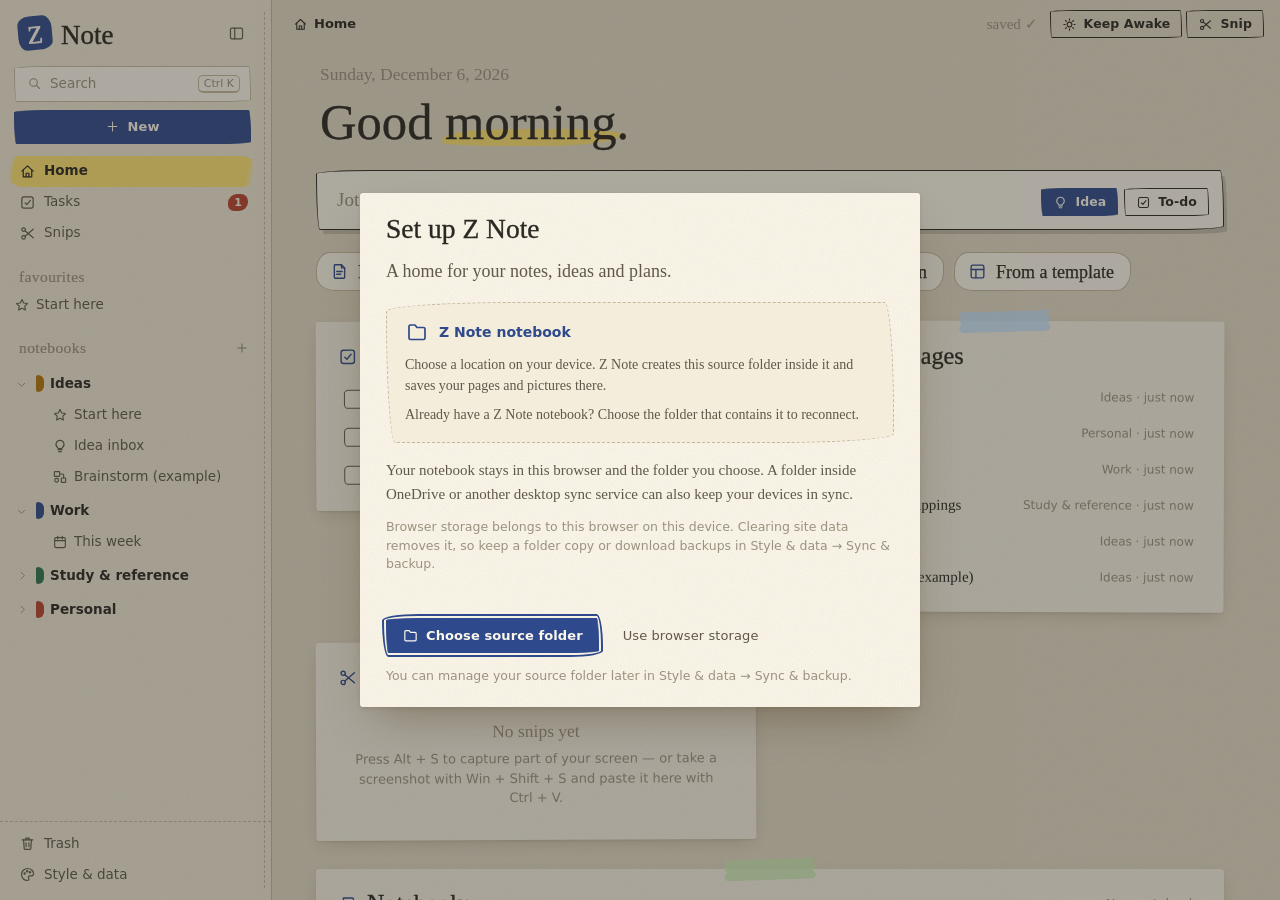
==== Z Note.html @ 99bd5595 "Publish Z Note with first-run folder setup and Keep Awake" ====
<!doctype html>
<html lang="en" data-paper="cream" data-pattern="dots" data-ink="blue" data-head="hand" data-body="serif" data-size="m" data-width="normal">
<head>
<meta charset="utf-8">
<title>Z Note</title>
<meta name="viewport" content="width=device-width, initial-scale=1">
<link rel="icon" href="app/img/icon.png">
<script>
  // Apply the saved style before first paint so the page never flashes the wrong paper.
  try {
    var zs = JSON.parse(localStorage.getItem('zn.style') || '{}');
    for (var zk in zs) document.documentElement.setAttribute('data-' + zk, zs[zk]);
  } catch (e) {}
</script>
<link rel="stylesheet" href="app/css/theme.css">
<link rel="stylesheet" href="app/css/shell.css">
<link rel="stylesheet" href="app/css/note.css">
<link rel="stylesheet" href="app/css/todo.css">
<link rel="stylesheet" href="app/css/board.css">
<link rel="stylesheet" href="app/css/snip.css">
</head>
<body>
<svg width="0" height="0" style="position:absolute" aria-hidden="true" focusable="false">
  <defs>
    <filter id="zn-rough" x="-4%" y="-4%" width="108%" height="108%">
      <feTurbulence type="fractalNoise" baseFrequency="0.03" numOctaves="2" seed="4" result="n"/>
      <feDisplacementMap in="SourceGraphic" in2="n" scale="2.4" xChannelSelector="R" yChannelSelector="G"/>
    </filter>
  </defs>
</svg>

<div id="app">
  <aside id="sidebar" aria-label="Notebooks"></aside>
  <main id="main">
    <header id="topbar"></header>
    <div id="view"></div>
  </main>
</div>
<div id="layer"></div>

<script src="app/js/util.js"></script>
<script src="app/js/icons.js"></script>
<script src="app/js/db.js"></script>
<script src="app/js/store.js"></script>
<script src="app/js/ui.js"></script>
<script src="app/js/awake.js"></script>
<script src="app/js/templates.js"></script>
<script src="app/js/shell.js"></script>
<script src="app/js/home.js"></script>
<script src="app/js/note.js"></script>
<script src="app/js/todo.js"></script>
<script src="app/js/board.js"></script>
<script src="app/js/snip.js"></script>
<script src="app/js/search.js"></script>
<script src="app/js/settings.js"></script>
<script src="app/js/sync.js"></script>
<script src="app/js/setup.js"></script>
<script src="app/js/main.js"></script>
</body>
</html>
---- app/css/theme.css ----
/* ==========================================================
   Z Note · paper & ink
   Design tokens, paper themes, and the small shared pieces
   (buttons, inputs, chips) every screen is built from.
   ========================================================== */

:root {
  /* type */
  --font-hand: "Ink Free", "Segoe Print", "Bradley Hand ITC", cursive;
  --font-marker: "Segoe Print", "Ink Free", cursive;
  --font-serif: "Sitka Text", Cambria, Georgia, "Myanmar Text", serif;
  --font-sans: "Segoe UI Variable Text", "Segoe UI", system-ui, "Myanmar Text", sans-serif;
  --font-mono: "Cascadia Code", "Cascadia Mono", Consolas, monospace;
  --font-head: var(--font-hand);
  --font-body: var(--font-serif);
  --head-stroke: .35px;
  --head-scale: 1.1;
  --fs: 16.5px;
  --lh: 28px;
  --sheet-w: 860px;

  /* paper: cream (default) */
  --desk: #E7DFCC;
  --paper: #FCF8EC;
  --paper-2: #F4EDDB;
  --paper-3: #EBE2CC;
  --ink: #2A2823;
  --ink-2: #5F584B;
  --ink-3: #9B9280;
  --rule: #DDD3BC;
  --rule-2: #C4B89D;
  --dot: #CFC4A9;
  --margin-line: rgba(184, 67, 45, .32);

  /* ink colours */
  --accent-l: #2E4A8C;
  --accent-d: #9DB7FF;
  --accent: var(--accent-l);
  --accent-soft: color-mix(in srgb, var(--accent) 12%, transparent);
  --on-accent: var(--paper);
  --blue: #2E4A8C;
  --red: #B8432D;
  --green: #2F7350;
  --amber: #B5760F;
  --violet: #62479A;
  --teal: #25747B;

  /* highlighter */
  --hl: #FFE372;
  --hl-pink: #FFC7D3;
  --hl-green: #CBEDB4;
  --hl-blue: #C2E2FF;

  /* sticky notes (their ink stays dark on every paper) */
  --st-yellow: #FFE98F;
  --st-pink: #FFCBD6;
  --st-blue: #C3E0F7;
  --st-green: #CDEABB;
  --st-orange: #FFD5A6;
  --st-purple: #DFCFF5;
  --st-paper: #FFFDF6;
  --st-grey: #E5E0D4;
  --st-ink: #2A2823;

  --shadow-1: 0 1px 2px rgba(70, 52, 20, .12);
  --shadow-2: 0 1px 2px rgba(70, 52, 20, .10), 0 6px 18px -6px rgba(70, 52, 20, .24);
  --shadow-3: 0 2px 4px rgba(70, 52, 20, .12), 0 20px 44px -14px rgba(70, 52, 20, .40);
  --sketch-r: 255px 18px 225px 18px / 18px 225px 18px 255px;
  --sketch-r2: 18px 225px 18px 255px / 255px 18px 225px 18px;

  --grain: url("data:image/svg+xml,%3Csvg xmlns='http://www.w3.org/2000/svg' width='180' height='180'%3E%3Cfilter id='n'%3E%3CfeTurbulence type='fractalNoise' baseFrequency='.85' numOctaves='2' stitchTiles='stitch'/%3E%3CfeColorMatrix values='0 0 0 0 .32 0 0 0 0 .25 0 0 0 0 .12 0 0 0 .11 0'/%3E%3C/filter%3E%3Crect width='100%25' height='100%25' filter='url(%23n)'/%3E%3C/svg%3E");

  --pattern: none;
  --pattern-size: auto;
  --pattern-pos: 0 0;
  color-scheme: light;
}

/* ---------- paper themes ---------- */
html[data-paper="white"] {
  --desk: #ECEBE7; --paper: #FFFFFF; --paper-2: #F6F5F1; --paper-3: #ECEAE4;
  --ink: #24231F; --ink-2: #5B5850; --ink-3: #9A968C;
  --rule: #E3E0D8; --rule-2: #C9C5BA; --dot: #D3D0C7;
}
html[data-paper="kraft"] {
  --desk: #C6AB7F; --paper: #EAD7B2; --paper-2: #DFC99F; --paper-3: #D3BC8E;
  --ink: #2B2115; --ink-2: #594932; --ink-3: #8A785A;
  --rule: #CFB789; --rule-2: #B19868; --dot: #BEA574;
  --hl: #FFD94F;
}
html[data-paper="night"] {
  --desk: #141311; --paper: #211F1C; --paper-2: #1A1917; --paper-3: #2E2B26;
  --ink: #ECE5D4; --ink-2: #B9B09D; --ink-3: #7F7868;
  --rule: #38352E; --rule-2: #4C483F; --dot: #403C35;
  --margin-line: rgba(255, 148, 130, .28);
  --accent: var(--accent-d);
  --blue: #9DB7FF; --red: #FF9482; --green: #8FD3A8; --amber: #F0B95A; --violet: #C3A8FF; --teal: #7FD1D8;
  --hl: rgba(240, 190, 80, .34); --hl-pink: rgba(255, 140, 170, .30); --hl-green: rgba(140, 220, 130, .26); --hl-blue: rgba(120, 180, 255, .30);
  --st-yellow: #E8D06C; --st-pink: #E9A9B8; --st-blue: #A4C6E2; --st-green: #AFD19A; --st-orange: #E9B982; --st-purple: #C4B0E0; --st-paper: #E9E4D6; --st-grey: #BDB8AC;
  --shadow-1: 0 1px 2px rgba(0, 0, 0, .5);
  --shadow-2: 0 1px 2px rgba(0, 0, 0, .5), 0 8px 22px -6px rgba(0, 0, 0, .6);
  --shadow-3: 0 2px 4px rgba(0, 0, 0, .5), 0 22px 48px -14px rgba(0, 0, 0, .8);
  --grain: url("data:image/svg+xml,%3Csvg xmlns='http://www.w3.org/2000/svg' width='180' height='180'%3E%3Cfilter id='n'%3E%3CfeTurbulence type='fractalNoise' baseFrequency='.85' numOctaves='2' stitchTiles='stitch'/%3E%3CfeColorMatrix values='0 0 0 0 .95 0 0 0 0 .9 0 0 0 0 .78 0 0 0 .055 0'/%3E%3C/filter%3E%3Crect width='100%25' height='100%25' filter='url(%23n)'/%3E%3C/svg%3E");
  color-scheme: dark;
}

/* ---------- ink (accent) ---------- */
html[data-ink="blue"]   { --accent-l: #2E4A8C; --accent-d: #9DB7FF; }
html[data-ink="black"]  { --accent-l: #2A2823; --accent-d: #ECE5D4; }
html[data-ink="red"]    { --accent-l: #AE3B26; --accent-d: #FF9482; }
html[data-ink="green"]  { --accent-l: #2B6B49; --accent-d: #8FD3A8; }
html[data-ink="violet"] { --accent-l: #5B418F; --accent-d: #C3A8FF; }
html[data-ink="teal"]   { --accent-l: #1F6A71; --accent-d: #7FD1D8; }

/* ---------- lettering ---------- */
html[data-head="hand"]   { --font-head: var(--font-hand); --head-stroke: .35px; --head-scale: 1.1; }
html[data-head="marker"] { --font-head: var(--font-marker); --head-stroke: 0px; --head-scale: .96; }
html[data-head="serif"]  { --font-head: "Sitka Heading", "Sitka Text", Cambria, Georgia, serif; --head-stroke: 0px; --head-scale: 1; --head-weight: 700; }
html[data-head="sans"]   { --font-head: "Segoe UI Variable Display", "Segoe UI", sans-serif; --head-stroke: 0px; --head-scale: .96; --head-weight: 650; }
html[data-body="serif"]  { --font-body: var(--font-serif); }
html[data-body="sans"]   { --font-body: var(--font-sans); }
html[data-body="mono"]   { --font-body: var(--font-mono); }
html[data-body="hand"]   { --font-body: var(--font-hand); }
html[data-size="s"] { --fs: 15px; --lh: 26px; }
html[data-size="m"] { --fs: 16.5px; --lh: 28px; }
html[data-size="l"] { --fs: 18.5px; --lh: 32px; }
html[data-body="hand"][data-size="s"] { --fs: 17px; }
html[data-body="hand"][data-size="m"] { --fs: 19px; }
html[data-body="hand"][data-size="l"] { --fs: 21.5px; }
html[data-width="narrow"] { --sheet-w: 720px; }
html[data-width="normal"] { --sheet-w: 860px; }
html[data-width="wide"]   { --sheet-w: 1120px; }

/* ---------- page patterns (pages only; --pat-y lines the pattern up with the first line of writing) ---------- */
html[data-pattern="dots"] .sheet.page {
  --pattern: radial-gradient(circle at 1.5px 1.5px, var(--dot) 1.1px, transparent 1.6px);
  --pattern-size: var(--lh) var(--lh);
  --pattern-pos: 4px calc(var(--pat-y, 0px) - 6px);
}
html[data-pattern="lines"] .sheet.page {
  --pattern: linear-gradient(to bottom, transparent calc(100% - 1px), var(--rule) calc(100% - 1px)),
             linear-gradient(to right, transparent 61px, var(--margin-line) 61px, var(--margin-line) 62.5px, transparent 62.5px);
  --pattern-size: 100% var(--lh), 100% 100%;
  --pattern-pos: 0 calc(var(--pat-y, 0px) - 4px), 0 0;
}
html[data-pattern="grid"] .sheet.page {
  --pattern: linear-gradient(to right, var(--rule) 1px, transparent 1px),
             linear-gradient(to bottom, var(--rule) 1px, transparent 1px);
  --pattern-size: var(--lh) var(--lh);
  --pattern-pos: 6px calc(var(--pat-y, 0px) - 4px);
}

/* ---------- base ---------- */
*, *::before, *::after { box-sizing: border-box; }
html, body { height: 100%; }
body {
  margin: 0;
  font: 400 14px/1.45 var(--font-sans);
  color: var(--ink);
  background-color: var(--desk);
  background-image: var(--grain);
  -webkit-font-smoothing: antialiased;
  overflow: hidden;
}
button, input, select, textarea { font: inherit; color: inherit; }
button { cursor: pointer; }
a { color: var(--accent); text-underline-offset: 3px; }
h1, h2, h3, p { margin: 0; }
::selection { background: color-mix(in srgb, var(--accent) 26%, transparent); }
:focus-visible { outline: 2px solid var(--accent); outline-offset: 2px; border-radius: 4px; }
[contenteditable]:focus, [contenteditable]:focus-visible { outline: none; }
::-webkit-scrollbar { width: 12px; height: 12px; }
::-webkit-scrollbar-thumb { background: var(--rule-2); border: 3.5px solid transparent; background-clip: content-box; border-radius: 10px; }
::-webkit-scrollbar-thumb:hover { background-color: var(--ink-3); }
::-webkit-scrollbar-track, ::-webkit-scrollbar-corner { background: transparent; }
.ic { flex: none; display: block; }
.emoji { font-family: "Segoe UI Emoji", sans-serif; line-height: 1; display: inline-block; }
.hand { font-family: var(--font-hand); }
.muted { color: var(--ink-3); }
[hidden] { display: none !important; }

/* a sheet of paper */
.sheet {
  position: relative;
  z-index: 0;
  background-color: var(--paper);
  background-image: var(--pattern);
  background-size: var(--pattern-size);
  background-position: var(--pattern-pos);
  border-radius: 3px;
  box-shadow: var(--shadow-2);
}
.sheet::before {
  content: ""; position: absolute; inset: 0; z-index: -1; border-radius: inherit;
  background-image: var(--grain); pointer-events: none;
}

/* ---------- buttons ---------- */
.btn {
  display: inline-flex; align-items: center; justify-content: center; gap: 7px;
  font: 600 13px/1 var(--font-sans); letter-spacing: .1px;
  color: var(--ink); background: transparent;
  border: 1.5px solid var(--ink); border-radius: var(--sketch-r);
  padding: 8px 15px; min-height: 34px; white-space: nowrap;
  transition: transform .12s ease, box-shadow .12s ease, background-color .12s ease;
}
.btn:hover { background: var(--paper-3); transform: translate(-1px, -1px); box-shadow: 2px 2px 0 var(--ink); }
.btn:active { transform: none; box-shadow: none; }
.btn.primary { background: var(--accent); border-color: var(--accent); color: var(--on-accent); }
.btn.primary:hover { background: var(--accent); box-shadow: 2px 2px 0 var(--ink); }
.btn.quiet { border-color: transparent; color: var(--ink-2); font-weight: 500; }
.btn.quiet:hover { box-shadow: none; transform: none; color: var(--ink); }
.btn.danger { border-color: var(--red); color: var(--red); }
.btn.danger:hover { box-shadow: 2px 2px 0 var(--red); }
.btn.sm { min-height: 28px; padding: 5px 11px; font-size: 12.5px; }
.btn:disabled { opacity: .45; pointer-events: none; }

.ibtn {
  width: 30px; height: 30px; flex: none;
  display: inline-grid; place-items: center;
  border: 0; background: transparent; color: var(--ink-2);
  border-radius: 9px 7px 9px 6px / 7px 9px 6px 9px;
  transition: background-color .1s ease, color .1s ease;
}
.ibtn:hover { background: var(--paper-3); color: var(--ink); }
.ibtn.on { background: var(--hl); color: var(--st-ink); }
html[data-paper="night"] .ibtn.on { color: var(--ink); }
.ibtn.sm { width: 24px; height: 24px; border-radius: 7px; }
.ibtn:disabled { opacity: .35; pointer-events: none; }

/* ---------- inputs ---------- */
.input, .select {
  width: 100%; padding: 8px 11px; min-height: 34px;
  background: var(--paper); color: var(--ink);
  border: 1.5px solid var(--rule-2); border-radius: 9px 7px 9px 6px / 7px 9px 6px 9px;
  transition: border-color .12s ease;
}
.input:focus, .select:focus { outline: none; border-color: var(--accent); }
.input::placeholder { color: var(--ink-3); }

kbd {
  font: 500 11px/1 var(--font-sans); color: var(--ink-3);
  border: 1px solid var(--rule-2); border-bottom-width: 2px; border-radius: 5px;
  padding: 2px 5px; background: var(--paper); white-space: nowrap;
}

/* hand-drawn checkbox */
.chk {
  width: 19px; height: 19px; flex: none; padding: 0; position: relative;
  border: 1.6px solid var(--ink-2); background: var(--paper);
  border-radius: 5px 4px 6px 3px / 4px 6px 3px 5px;
  transition: border-color .12s ease, background-color .12s ease;
}
.chk:hover { border-color: var(--accent); background: var(--accent-soft); }
.chk svg { position: absolute; left: -2px; top: -7px; width: 27px; height: 27px; overflow: visible; pointer-events: none; }
.chk svg path {
  fill: none; stroke: var(--accent); stroke-width: 2.6; stroke-linecap: round; stroke-linejoin: round;
  stroke-dasharray: 34; stroke-dashoffset: 34; transition: stroke-dashoffset .22s ease-out;
}
.chk.on { border-color: var(--ink-3); }
.chk.on svg path { stroke-dashoffset: 0; }

/* little paper labels */
.chip {
  display: inline-flex; align-items: center; gap: 5px;
  font: 500 12px/1 var(--font-sans); color: var(--ink-2);
  padding: 4px 9px; border: 1px solid var(--rule-2); background: var(--paper);
  border-radius: 10px 8px 11px 7px / 8px 11px 7px 10px; white-space: nowrap;
}
button.chip:hover { border-color: var(--ink-2); color: var(--ink); }
.chip.overdue { color: var(--red); border-color: color-mix(in srgb, var(--red) 55%, transparent); }
.chip.today { color: var(--accent); border-color: color-mix(in srgb, var(--accent) 55%, transparent); }
.chip.ghost { border-style: dashed; color: var(--ink-3); background: transparent; }

.section-label {
  font: 400 15.5px/1 var(--font-hand); color: var(--ink-3); letter-spacing: .4px;
  -webkit-text-stroke: .2px currentColor;
}

/* highlighter stroke used for "you are here" marks */
.marked {
  background: linear-gradient(100deg, transparent 0.5%, var(--hl) 2.6%, var(--hl) 96.5%, transparent 99.5%);
  border-radius: 7px 14px 9px 16px / 12px 8px 14px 7px;
}

.empty {
  text-align: center; color: var(--ink-3); padding: 34px 16px;
  font: 400 19px/1.4 var(--font-hand);
}
.empty small { display: block; font: 400 13px/1.5 var(--font-sans); margin-top: 6px; }

@media (prefers-reduced-motion: reduce) {
  *, *::before, *::after { transition-duration: 0s !important; animation-duration: 0s !important; }
}
---- app/css/shell.css ----
/* Z Note · app frame: sidebar, top bar, floating layers, home, lists */

#app {
  display: grid; grid-template-columns: 272px minmax(0, 1fr);
  height: 100vh; transition: grid-template-columns .18s ease;
}
#app.side-off { grid-template-columns: 0 minmax(0, 1fr); }
#main { display: flex; flex-direction: column; min-width: 0; min-height: 0; position: relative; }
#view { flex: 1; min-height: 0; overflow: auto; position: relative; scrollbar-gutter: stable; }
#view.fill { overflow: hidden; scrollbar-gutter: auto; }

/* ---------- sidebar ---------- */
#sidebar {
  position: relative; display: flex; flex-direction: column; min-width: 0; overflow: hidden;
  background-color: var(--paper-2); background-image: var(--grain);
  border-right: 1px solid var(--rule-2);
}
#sidebar::after { /* stitched binding */
  content: ""; position: absolute; top: 12px; bottom: 12px; right: 6px;
  border-right: 1.5px dashed var(--rule-2); pointer-events: none;
}
#app.side-off #sidebar { visibility: hidden; border: 0; }

.brand { display: flex; align-items: center; gap: 9px; padding: 16px 20px 6px 18px; }
.brand-mark {
  width: 34px; height: 34px; flex: none; display: grid; place-items: center;
  font: 400 25px/1 var(--font-hand); color: var(--on-accent); background: var(--accent);
  border-radius: 12px 9px 13px 8px / 9px 13px 8px 12px; transform: rotate(-5deg);
  -webkit-text-stroke: .7px currentColor; padding-top: 2px;
}
.brand-name { font: 400 27px/1 var(--font-hand); -webkit-text-stroke: .45px currentColor; margin-top: 4px; }
.brand .ibtn { margin-left: auto; }

.side-search {
  margin: 10px 20px 8px 14px; display: flex; align-items: center; gap: 8px;
  padding: 7px 10px 7px 12px; min-height: 34px;
  border: 1.5px solid var(--rule-2); border-radius: var(--sketch-r);
  background: var(--paper); color: var(--ink-3); text-align: left; font-size: 13.5px;
  transition: border-color .12s ease;
}
.side-search:hover { border-color: var(--ink-2); color: var(--ink-2); }
.side-search span { flex: 1; }
.side-new { padding: 0 20px 8px 14px; }
.side-new .btn { width: 100%; }
.side-nav { padding: 4px 18px 2px 10px; }
.side-scroll { flex: 1; min-height: 0; overflow-y: auto; padding: 2px 6px 16px 10px; margin-right: 10px; }
.side-foot { padding: 6px 18px 10px 10px; margin-top: 2px; border-top: 1.5px dashed var(--rule-2); }
.side-section { display: flex; align-items: center; padding: 16px 2px 5px 9px; }
.side-section .section-label { flex: 1; }
.side-section .ibtn { opacity: .7; }
.side-section .ibtn:hover { opacity: 1; }

.row {
  display: flex; align-items: center; gap: 8px; width: 100%; height: 31px;
  padding: 0 5px 0 8px; border: 0; background: transparent; text-align: left;
  color: var(--ink-2); font-size: 13.5px; position: relative; user-select: none; cursor: pointer;
  border-radius: 8px 12px 9px 13px / 12px 8px 13px 9px;
}
.row:hover { background: var(--paper-3); color: var(--ink); }
.row.active {
  color: var(--ink); font-weight: 600;
  background: linear-gradient(100deg, transparent .5%, var(--hl) 2.6%, var(--hl) 96.5%, transparent 99.5%);
}
html:not([data-paper="night"]) .row.active { color: var(--st-ink); }
.row-title { flex: 1; min-width: 0; overflow: hidden; text-overflow: ellipsis; white-space: nowrap; }
.row .badge {
  font: 700 11px/1 var(--font-sans); color: var(--paper); background: var(--red);
  padding: 3px 6px 3px; border-radius: 9px 7px 9px 6px; min-width: 19px; text-align: center;
}
.row-icon { width: 18px; display: grid; place-items: center; flex: none; }

.tree-row { padding-left: calc(3px + var(--depth, 0) * 15px); gap: 5px; }
.tree-row.nb { font-weight: 600; color: var(--ink); margin-top: 3px; }
.nb-tab { width: 8px; height: 17px; flex: none; background: var(--nb, var(--accent)); border-radius: 2px 6px 6px 2px; margin-right: 1px; }
.twisty {
  width: 18px; height: 22px; flex: none; padding: 0; display: grid; place-items: center;
  border: 0; background: transparent; color: var(--ink-3); border-radius: 5px; transition: transform .12s ease;
}
.twisty.open { transform: rotate(90deg); }
.twisty:hover { color: var(--ink); background: var(--rule); }
.twisty.none { visibility: hidden; }
.row-actions { display: none; gap: 0; flex: none; }
.row:hover .row-actions, .row:focus-within .row-actions { display: flex; }
.row-actions .ibtn:hover { background: var(--rule); }
.tree-row.drop-in { box-shadow: inset 0 0 0 2px var(--accent); background: var(--accent-soft); }
.tree-row.drop-before::before, .tree-row.drop-after::after {
  content: ""; position: absolute; left: calc(8px + var(--depth, 0) * 15px); right: 4px; height: 3px;
  background: var(--accent); border-radius: 3px; pointer-events: none;
}
.tree-row.drop-before::before { top: -2px; }
.tree-row.drop-after::after { bottom: -2px; }
.tree-row.dragging { opacity: .4; }
.tree-empty { padding: 3px 8px 6px calc(30px + var(--depth, 0) * 15px); color: var(--ink-3); font-size: 12.5px; font-style: italic; }

/* ---------- top bar ---------- */
#topbar { height: 48px; flex: none; display: flex; align-items: center; gap: 6px; padding: 0 16px 0 14px; }
.crumbs { display: flex; align-items: center; gap: 1px; min-width: 0; flex: 1; color: var(--ink-3); font-size: 13px; }
.crumb {
  display: inline-flex; align-items: center; gap: 6px; min-width: 0; max-width: 240px;
  border: 0; background: transparent; padding: 5px 7px; border-radius: 7px; color: inherit;
  white-space: nowrap;
}
.crumb > span { overflow: hidden; text-overflow: ellipsis; }
button.crumb:hover { background: var(--paper-3); color: var(--ink); }
.crumb.cur { color: var(--ink); font-weight: 600; }
.crumb-sep { font: 400 16px/1 var(--font-hand); opacity: .6; padding: 0 1px; flex: none; }
.top-right { display: flex; align-items: center; gap: 4px; flex: none; }
.awake-toggle.awake-on { color: var(--on-accent); background: var(--accent); border-color: var(--accent); }
.awake-toggle.awake-paused { color: var(--ink-2); border-style: dashed; }
.awake-toggle:focus-visible { outline: 2px solid var(--accent); outline-offset: 3px; }
@media (max-width: 700px) {
  .top-right .save-state.quiet { display: none; }
  .awake-toggle .awake-label { display: none; }
  .awake-toggle.btn { padding: 5px 7px; }
}
.save-state { font: 400 15px/1 var(--font-hand); color: var(--ink-3); margin-right: 8px; white-space: nowrap; transition: opacity .4s ease; }
.save-state.quiet { opacity: 0; }
.save-state.error { color: var(--red); opacity: 1; }
.ibtn.fav-on { color: var(--amber); }
.ibtn.fav-on svg { fill: currentColor; fill-opacity: .35; }
.banner {
  margin: 0 16px 6px; padding: 8px 14px; background: var(--hl); color: var(--st-ink);
  border-radius: 8px 12px 9px 13px; font-size: 13px; display: flex; gap: 10px; align-items: center;
}
html[data-paper="night"] .banner { color: var(--ink); }
.banner button { margin-left: auto; }

/* ---------- floating layer ---------- */
#layer { position: fixed; inset: 0; pointer-events: none; z-index: 1000; }
#layer > * { pointer-events: auto; }

.menu, .pop {
  position: fixed; z-index: 20; min-width: 196px; max-width: 340px; max-height: min(72vh, 560px); overflow: auto;
  padding: 6px; background-color: var(--paper); background-image: var(--grain);
  border: 1.5px solid var(--ink); border-radius: 10px 14px 11px 15px / 14px 10px 15px 11px;
  box-shadow: 3px 4px 0 -1px color-mix(in srgb, var(--ink) 20%, transparent), var(--shadow-2);
  animation: pop-in .11s ease-out;
}
@keyframes pop-in { from { opacity: 0; transform: translateY(-3px) scale(.985); } }
@keyframes fade { from { opacity: 0; } }
.menu-item {
  display: flex; align-items: center; gap: 9px; width: 100%; min-height: 31px;
  border: 0; background: transparent; padding: 5px 9px; border-radius: 7px;
  text-align: left; font-size: 13.5px; color: var(--ink);
}
.menu-item:hover, .menu-item:focus-visible, .menu-item.hot { background: var(--paper-3); outline: none; }
.menu-item.danger { color: var(--red); }
.menu-item:disabled { opacity: .4; pointer-events: none; }
.menu-item > .ic { color: var(--ink-2); }
.menu-item.danger > .ic { color: inherit; }
.menu-label { flex: 1; min-width: 0; }
.menu-label small { display: block; color: var(--ink-3); font-size: 11.5px; margin-top: 1px; }
.menu-hint { color: var(--ink-3); font-size: 11.5px; white-space: nowrap; }
.menu-check { color: var(--accent); }
.menu-arrow { color: var(--ink-3); }
.menu-sep { height: 1px; margin: 5px 6px; background: var(--rule); }
.menu-head {
  display: block; font: 400 14.5px/1 var(--font-hand); color: var(--ink-3);
  padding: 8px 9px 5px; -webkit-text-stroke: .2px currentColor;
}
.menu-swatch { width: 16px; height: 16px; flex: none; border-radius: 5px 4px 6px 3px; border: 1px solid rgba(0, 0, 0, .2); }
.menu-blank { width: 16px; flex: none; }
.menu-glyph { width: 16px; flex: none; text-align: center; font-weight: 700; color: var(--ink-2); }
.menu-custom { padding: 0 6px 6px; }
.menu-custom .menu-head { padding-left: 3px; }
.pop { padding: 10px; }
.pop-foot { padding: 6px 2px 0; border-top: 1px solid var(--rule); margin-top: 6px; }
.icon-pop { max-width: none; }
.icon-grid { display: grid; grid-template-columns: repeat(8, 30px); gap: 2px; padding: 0 4px 4px; }

.swatches { display: flex; gap: 6px; flex-wrap: wrap; padding: 2px; }
.swatch {
  width: 22px; height: 22px; flex: none; padding: 0; background: var(--sw);
  border: 1.5px solid color-mix(in srgb, var(--ink) 28%, transparent);
  border-radius: 7px 5px 8px 4px / 5px 8px 4px 7px; transition: transform .1s ease;
}
.swatch:hover { transform: scale(1.14); }
.swatch.on { box-shadow: 0 0 0 2px var(--paper), 0 0 0 3.5px var(--ink); }

.modal-back {
  position: fixed; inset: 0; z-index: 10; display: grid; place-items: center; padding: 24px;
  background: color-mix(in srgb, #2A2823 38%, transparent); animation: fade .12s ease-out;
}
html[data-paper="night"] .modal-back { background: rgba(0, 0, 0, .62); }
.modal {
  width: 460px; max-width: 100%; max-height: calc(100vh - 48px);
  display: flex; flex-direction: column; box-shadow: var(--shadow-3); animation: pop-in .14s ease-out;
}
.modal-head { display: flex; align-items: center; gap: 10px; padding: 20px 16px 2px 26px; }
.modal-title { flex: 1; font: 400 calc(25px * var(--head-scale)) / 1.15 var(--font-head); -webkit-text-stroke: var(--head-stroke) currentColor; }
.modal-body { padding: 12px 26px 8px; overflow: auto; }
.modal-foot { display: flex; justify-content: flex-end; gap: 8px; padding: 14px 26px 22px; }
.modal-text { font: 400 15px/1.55 var(--font-body); color: var(--ink-2); margin-bottom: 12px; }
.setup-dialog .modal-body { padding-bottom: 22px; }
.setup-intro { font-size: 18px; }
.setup-folder { padding: 17px 18px; margin: 16px 0; border: 1.5px dashed var(--rule-2); border-radius: var(--sketch-r); background: var(--paper-2); }
.setup-folder-title { display: flex; gap: 10px; align-items: center; color: var(--accent); margin-bottom: 10px; }
.setup-folder p { font: 400 14px/1.5 var(--font-body); color: var(--ink-2); margin: 8px 0 0; }
.setup-hint, .setup-later { font: 400 12.5px/1.5 var(--font-sans); color: var(--ink-3); }
.setup-status { font: 500 13px/1.5 var(--font-sans); color: var(--ink); min-height: 1.5em; margin: 12px 0; }
.setup-actions { display: flex; flex-wrap: wrap; gap: 8px; margin: 12px 0; }
.setup-later { margin-top: 14px; }

.toasts {
  position: fixed; left: 50%; bottom: 28px; transform: translateX(-50%); z-index: 30;
  display: flex; flex-direction: column; gap: 8px; align-items: center; pointer-events: none !important;
}
.toast {
  pointer-events: auto; display: flex; gap: 14px; align-items: center; max-width: min(540px, 90vw);
  background: var(--ink); color: var(--paper); padding: 10px 16px; font-size: 13.5px;
  border-radius: 12px 16px 13px 17px / 16px 12px 17px 13px; box-shadow: var(--shadow-2);
  animation: toast-in .18s ease-out; transition: opacity .2s ease, transform .2s ease;
}
.toast.error { background: var(--red); color: #fff; }
html[data-paper="night"] .toast.error { color: #201512; }
.toast.out { opacity: 0; transform: translateY(8px); }
.toast-act { border: 0; background: transparent; color: inherit; font-weight: 700; padding: 2px 2px; text-decoration: underline; text-underline-offset: 3px; white-space: nowrap; }
@keyframes toast-in { from { opacity: 0; transform: translateY(10px); } }

.tip {
  position: fixed; z-index: 40; pointer-events: none !important;
  display: flex; align-items: center; gap: 7px; white-space: nowrap;
  background: var(--ink); color: var(--paper); font-size: 12px; padding: 5px 9px;
  border-radius: 7px 9px 7px 10px; animation: fade .1s ease-out;
}
.tip kbd { background: transparent; color: inherit; opacity: .75; border-color: currentColor; border-bottom-width: 1px; }

.drop-line { position: fixed; z-index: 50; height: 3px; background: var(--accent); border-radius: 3px; pointer-events: none !important; }
.dragging { opacity: .35; }
body.is-dragging, body.is-dragging * { cursor: grabbing !important; user-select: none !important; }

.lightbox {
  position: fixed; inset: 0; z-index: 25; display: grid; place-items: center; padding: 40px 40px 86px;
  background: rgba(22, 18, 10, .84); animation: fade .12s ease-out;
}
.lightbox img { max-width: 100%; max-height: 100%; min-height: 0; object-fit: contain; background: #fff; box-shadow: var(--shadow-3); border-radius: 2px; }
.lightbox-bar {
  position: absolute; bottom: 22px; left: 50%; transform: translateX(-50%);
  display: flex; gap: 8px; padding: 8px 10px; background: var(--paper); border-radius: 12px 16px 13px 17px;
}

/* ---------- shared page bits ---------- */
.page-wrap { padding: 6px 28px 90px; }
.page {
  max-width: var(--sheet-w); margin: 0 auto; min-height: calc(100vh - 150px);
  padding: 52px 76px 110px;
}
html[data-width="full"] .page { max-width: none; }
.page-head { position: relative; margin-bottom: var(--lh); }
.page-date { position: absolute; right: -44px; top: -32px; font: 400 15.5px/1 var(--font-hand); color: var(--ink-3); transform: rotate(-1.5deg); }
.page-icon {
  width: 46px; height: 46px; margin: 0 0 8px -8px; display: grid; place-items: center;
  border: 0; background: transparent; border-radius: 12px; color: var(--accent); padding: 0;
}
.page-icon:hover { background: var(--paper-3); }
.page-title {
  font: 400 calc(40px * var(--head-scale)) / 1.15 var(--font-head); color: var(--ink);
  -webkit-text-stroke: var(--head-stroke) currentColor; letter-spacing: .2px;
  word-break: break-word; min-height: 1.15em;
}
.page-title:empty::before { content: attr(data-ph); color: var(--ink-3); -webkit-text-stroke: 0; }
.page-meta { display: flex; flex-wrap: wrap; align-items: center; gap: 6px; margin-top: 10px; min-height: 26px; }
.page-meta .muted { font-size: 12.5px; margin-right: 4px; }
.tag-chip { cursor: default; }
.tag-chip button { border: 0; background: transparent; padding: 0; margin: 0 -3px 0 1px; color: var(--ink-3); display: grid; }
.tag-chip button:hover { color: var(--red); }
.tag-input {
  border: 0; background: transparent; font-size: 12.5px; padding: 4px 4px; width: 92px; color: var(--ink);
  border-bottom: 1.5px dashed transparent;
}
.tag-input:focus { outline: none; border-bottom-color: var(--rule-2); width: 140px; }
.tag-input::placeholder { color: var(--ink-3); }
.title-rule { height: 9px; margin-top: 12px; color: var(--ink); opacity: .75; }
.title-rule svg { display: block; width: 100%; height: 100%; overflow: visible; }

/* ---------- home ---------- */
.home { max-width: 1080px; margin: 0 auto; padding: 8px 44px 90px; }
.home-head { padding: 10px 4px 20px; }
.home-date { font: 400 17.5px/1 var(--font-hand); color: var(--ink-3); }
.home-hello {
  font: 400 calc(46px * var(--head-scale)) / 1.12 var(--font-head); margin-top: 10px;
  -webkit-text-stroke: var(--head-stroke) currentColor;
}
.home-hello em { font-style: normal; position: relative; white-space: nowrap; }
.home-hello em::after {
  content: ""; position: absolute; left: -2%; right: -3%; bottom: .06em; height: .34em; z-index: -1;
  background: var(--hl); border-radius: 30% 60% 40% 70% / 60% 40% 70% 30%; transform: rotate(-.8deg);
}
.capture {
  display: flex; gap: 12px; align-items: flex-end; padding: 13px 14px 13px 20px;
  background-color: var(--paper); border: 1.5px solid var(--ink); border-radius: var(--sketch-r);
  box-shadow: 4px 5px 0 -1px color-mix(in srgb, var(--ink) 18%, transparent);
}
.capture textarea {
  flex: 1; min-width: 0; border: 0; background: transparent; resize: none; outline: none;
  font: 400 17.5px/28px var(--font-body); min-height: 30px; max-height: 196px; padding: 2px 0; color: var(--ink);
}
.capture textarea::placeholder { color: var(--ink-3); font-family: var(--font-hand); font-size: 19px; }
.capture-actions { display: flex; gap: 6px; flex: none; }
.home-start { display: flex; flex-wrap: wrap; gap: 10px; margin: 22px 0 4px; }
.start {
  display: inline-flex; align-items: center; gap: 9px; padding: 9px 16px 9px 13px;
  background: var(--paper); border: 1.5px solid var(--rule-2); color: var(--ink);
  border-radius: 14px 18px 15px 19px / 18px 14px 19px 15px;
  font: 400 18px/1 var(--font-hand); -webkit-text-stroke: .25px currentColor;
  transition: transform .12s ease, border-color .12s ease, box-shadow .12s ease;
}
.start .ic { color: var(--accent); }
.start:hover { border-color: var(--ink); transform: translate(-1px, -2px) rotate(-.6deg); box-shadow: 2px 3px 0 var(--rule-2); }
.home-grid { display: grid; grid-template-columns: repeat(2, minmax(0, 1fr)); gap: 30px 28px; margin-top: 30px; align-items: start; }
@media (max-width: 980px) { .home-grid { grid-template-columns: minmax(0, 1fr); } .home { padding-left: 24px; padding-right: 24px; } }

.card { position: relative; padding: 22px 22px 16px; min-width: 0; }
.card:nth-child(odd) { transform: rotate(-.25deg); }
.card:nth-child(even) { transform: rotate(.22deg); }
.card.wide { grid-column: 1 / -1; transform: none; }
.tape {
  position: absolute; top: -10px; left: 50%; width: 92px; height: 21px; margin-left: -46px;
  background: color-mix(in srgb, var(--tape, var(--hl)) 78%, transparent); transform: rotate(-1.8deg);
  box-shadow: 0 1px 1px rgba(0, 0, 0, .10);
  clip-path: polygon(0 0, 3% 20%, 0 40%, 3% 60%, 0 80%, 3% 100%, 97% 100%, 100% 80%, 97% 60%, 100% 40%, 97% 20%, 100% 0);
}
.card-title {
  display: flex; align-items: center; gap: 9px; margin-bottom: 10px;
  font: 400 calc(22px * var(--head-scale)) / 1.1 var(--font-head); -webkit-text-stroke: var(--head-stroke) currentColor;
}
.card-title .ic { color: var(--accent); }
.card-more { margin-left: auto; border: 0; background: transparent; font: 500 12.5px/1 var(--font-sans); color: var(--ink-3); -webkit-text-stroke: 0; padding: 4px 6px; border-radius: 6px; }
.card-more:hover { color: var(--ink); background: var(--paper-3); }
.card .empty { padding: 18px 8px 16px; font-size: 17.5px; }

.plist { display: flex; flex-direction: column; }
.prow {
  display: flex; align-items: center; gap: 10px; width: 100%; padding: 7px 8px; min-height: 36px;
  border: 0; background: transparent; text-align: left; border-radius: 8px; color: var(--ink);
}
button.prow:hover { background: var(--paper-3); }
.prow .ic, .prow .emoji { color: var(--ink-2); flex: none; }
.prow-title { flex: 1; min-width: 0; overflow: hidden; text-overflow: ellipsis; white-space: nowrap; font: 400 15px/1.3 var(--font-body); }
.prow-meta { flex: none; color: var(--ink-3); font-size: 12px; white-space: nowrap; }
.prow.done .prow-title { color: var(--ink-3); text-decoration: line-through; }

.thumbs { display: grid; grid-template-columns: repeat(auto-fill, minmax(118px, 1fr)); gap: 12px; }
.thumb {
  position: relative; aspect-ratio: 4 / 3; padding: 5px 5px 16px; border: 0; background: #fff;
  box-shadow: var(--shadow-1); border-radius: 2px; overflow: hidden; transition: transform .12s ease, box-shadow .12s ease;
}
.thumb:nth-child(odd) { transform: rotate(-1.1deg); }
.thumb:nth-child(even) { transform: rotate(.9deg); }
.thumb:hover { transform: rotate(0) scale(1.04); box-shadow: var(--shadow-2); z-index: 1; }
.thumb img { width: 100%; height: 100%; object-fit: cover; display: block; background: var(--paper-3); }

.nb-cards { display: grid; grid-template-columns: repeat(auto-fill, minmax(170px, 1fr)); gap: 14px; }
.nb-card {
  position: relative; display: flex; flex-direction: column; gap: 5px; align-items: flex-start; text-align: left;
  padding: 14px 14px 12px 22px; min-height: 84px; background: var(--paper-2); color: var(--ink);
  border: 1.5px solid var(--rule-2); border-radius: 4px 12px 12px 4px; overflow: hidden;
  transition: transform .12s ease, box-shadow .12s ease, border-color .12s ease;
}
.nb-card::before { content: ""; position: absolute; left: 0; top: 0; bottom: 0; width: 10px; background: var(--nb, var(--accent)); }
.nb-card:hover { transform: translate(-1px, -2px); box-shadow: 3px 4px 0 var(--rule-2); border-color: var(--ink-2); }
.nb-card b { font: 400 19px/1.15 var(--font-hand); -webkit-text-stroke: .3px currentColor; }
.nb-card span { font-size: 12px; color: var(--ink-3); }

/* ---------- notebook overview, trash, simple lists ---------- */
.listing { max-width: 860px; margin: 0 auto; padding: 46px 64px 70px; min-height: calc(100vh - 150px); }
.listing h1 {
  font: 400 calc(38px * var(--head-scale)) / 1.15 var(--font-head); -webkit-text-stroke: var(--head-stroke) currentColor;
  display: flex; align-items: center; gap: 12px;
}
.listing .sub { color: var(--ink-3); margin: 8px 0 22px; font: 400 14.5px/1.5 var(--font-body); }
.listing-actions { display: flex; flex-wrap: wrap; gap: 8px; margin: 18px 0 22px; }
.listing .prow { padding: 9px 10px; border-bottom: 1px dashed var(--rule); border-radius: 0; }
.listing .prow:last-child { border-bottom: 0; }
.listing button.prow:hover { border-radius: 8px; }
.prow-actions { display: flex; gap: 4px; flex: none; }

/* ---------- command palette ---------- */
.palette-back { position: fixed; inset: 0; z-index: 12; background: color-mix(in srgb, #2A2823 30%, transparent); display: flex; justify-content: center; align-items: flex-start; padding-top: 12vh; animation: fade .1s ease-out; }
.palette { width: 620px; max-width: calc(100vw - 40px); max-height: 66vh; display: flex; flex-direction: column; border: 1.5px solid var(--ink); border-radius: 10px 14px 11px 15px / 14px 10px 15px 11px; overflow: hidden; }
.palette-in { display: flex; align-items: center; gap: 10px; padding: 14px 18px; border-bottom: 1.5px dashed var(--rule-2); color: var(--ink-3); }
.palette-in input { flex: 1; border: 0; background: transparent; outline: none; font: 400 18px/1.3 var(--font-body); color: var(--ink); }
.palette-in input::placeholder { color: var(--ink-3); }
.palette-list { overflow: auto; padding: 6px; }
.palette-item { display: flex; align-items: center; gap: 11px; width: 100%; padding: 8px 11px; border: 0; background: transparent; text-align: left; border-radius: 8px; color: var(--ink); min-height: 40px; }
.palette-item.hot { background: var(--paper-3); }
.palette-item > .ic, .palette-item > .emoji { color: var(--ink-2); flex: none; }
.palette-main { flex: 1; min-width: 0; }
.palette-title { font: 400 15px/1.3 var(--font-body); overflow: hidden; text-overflow: ellipsis; white-space: nowrap; }
.palette-snip { font-size: 12.5px; color: var(--ink-3); overflow: hidden; text-overflow: ellipsis; white-space: nowrap; margin-top: 1px; }
.palette-snip mark, .palette-title mark { background: var(--hl); color: inherit; border-radius: 3px; padding: 0 1px; }
.palette-where { flex: none; font-size: 12px; color: var(--ink-3); white-space: nowrap; max-width: 170px; overflow: hidden; text-overflow: ellipsis; }
.palette-foot { display: flex; gap: 14px; padding: 8px 16px; border-top: 1px solid var(--rule); color: var(--ink-3); font-size: 12px; }

/* ---------- style & data panel ---------- */
.settings { display: grid; gap: 18px; padding-bottom: 6px; }
.set-row { display: grid; grid-template-columns: 124px 1fr; gap: 12px; align-items: center; }
.set-row > label, .set-row > .set-label { font: 400 17px/1.1 var(--font-hand); color: var(--ink-2); -webkit-text-stroke: .2px currentColor; }
.seg { display: flex; flex-wrap: wrap; gap: 6px; }
.seg button {
  padding: 6px 12px; min-height: 32px; border: 1.5px solid var(--rule-2); background: var(--paper); color: var(--ink-2);
  border-radius: 10px 13px 11px 14px / 13px 10px 14px 11px; font-size: 13px; display: inline-flex; align-items: center; gap: 7px;
}
.seg button:hover { border-color: var(--ink-2); color: var(--ink); }
.seg button.on { border-color: var(--ink); color: var(--st-ink); background: var(--hl); font-weight: 600; }
html[data-paper="night"] .seg button.on { color: var(--ink); }
.seg .dot { width: 13px; height: 13px; border-radius: 50%; border: 1px solid rgba(0, 0, 0, .25); background: var(--sw); }
.set-group { border-top: 1.5px dashed var(--rule-2); padding-top: 16px; display: grid; gap: 14px; }
.set-group h3 { font: 400 21px/1 var(--font-head); -webkit-text-stroke: var(--head-stroke) currentColor; }
.set-note { font: 400 13.5px/1.55 var(--font-body); color: var(--ink-2); }
.set-note b { color: var(--ink); }
.set-actions { display: flex; flex-wrap: wrap; gap: 8px; }
.tabs { display: flex; gap: 4px; border-bottom: 1.5px dashed var(--rule-2); margin: 0 0 18px; }
.tab {
  border: 0; background: transparent; padding: 8px 14px 9px; color: var(--ink-3);
  font: 400 19px/1 var(--font-hand); -webkit-text-stroke: .25px currentColor; border-radius: 8px 8px 0 0; position: relative;
}
.tab:hover { color: var(--ink); }
.tab.on { color: var(--ink); }
.tab.on::after { content: ""; position: absolute; left: 8px; right: 8px; bottom: -2px; height: 4px; background: var(--accent); border-radius: 4px 2px 4px 2px; }
.keys { display: grid; grid-template-columns: 1fr auto; gap: 7px 18px; font-size: 13.5px; align-items: center; }
.keys span { color: var(--ink-2); }
.keys div { display: flex; gap: 4px; justify-content: flex-end; }

/* headings follow the chosen lettering weight (handwriting stays light, serif and clean go bold) */
.page-title, .home-hello, .card-title, .modal-title, .listing h1, .set-group h3 { font-weight: var(--head-weight, 400); }

/* sync button in the top bar */
.sync-chip { color: var(--ink-3); }
.sync-chip.warn { color: var(--red); }
.sync-chip.busy svg { animation: zn-spin 1s linear infinite; }
@keyframes zn-spin { to { transform: rotate(360deg); } }
---- app/css/note.css ----
/* Z Note · notes: the block editor */

/* ---------- inline ink, usable anywhere text is shown ---------- */
mark { background: var(--hl); color: inherit; }
mark[class^="hl-"] {
  padding: 0 2px; border-radius: 3px 7px 4px 8px / 6px 3px 7px 4px;
  -webkit-box-decoration-break: clone; box-decoration-break: clone;
}
mark.hl-yellow { background: var(--hl); }
mark.hl-pink { background: var(--hl-pink); }
mark.hl-green { background: var(--hl-green); }
mark.hl-blue { background: var(--hl-blue); }
.ink-red { color: var(--red); }
.ink-blue { color: var(--blue); }
.ink-green { color: var(--green); }
.ink-muted { color: var(--ink-3); }

/* ---------- blocks ---------- */
.blocks { position: relative; font: 400 var(--fs) / var(--lh) var(--font-body); color: var(--ink); outline: none; }
.blocks.selecting { user-select: none; }
.blk { position: relative; display: flex; align-items: flex-start; padding-left: calc(var(--indent, 0) * 26px); --first: var(--lh); }
.blk-text {
  flex: 1; min-width: 0; min-height: var(--lh); white-space: pre-wrap; overflow-wrap: anywhere;
  outline: none; caret-color: var(--accent); cursor: text;
}
.blk-text:empty::before { content: attr(data-ph); color: var(--ink-3); pointer-events: none; }
.blk[data-t="p"] .blk-text:empty:not(:focus)::before { content: ""; }
.blk-text b, .blk-text strong { font-weight: 700; }
.blk-text a { color: var(--accent); cursor: pointer; text-decoration-thickness: 1.2px; }
.blk-text code {
  font: .86em var(--font-mono); background: var(--paper-3); border: 1px solid var(--rule);
  padding: 1px 5px; border-radius: 5px;
}
.blk-text kbd, .sheet kbd { font-size: .74em; padding: 2px 6px; vertical-align: 1px; color: var(--ink-2); }

.blk-mark {
  flex: none; width: 26px; height: var(--first); display: flex; align-items: center; justify-content: center;
  color: var(--ink-2); user-select: none;
}
.bullet { width: 6.5px; height: 6.5px; background: var(--ink); border-radius: 50% 44% 52% 46% / 46% 52% 44% 50%; }
.num { font-size: .95em; color: var(--ink-2); font-variant-numeric: tabular-nums; }
.blk[data-t="ol"] > .blk-mark { width: 32px; justify-content: flex-end; padding-right: 8px; }
.blk[data-t="todo"] > .blk-mark { width: 30px; justify-content: flex-start; }
.blk[data-t="toggle"] > .blk-mark { width: 24px; justify-content: flex-start; }
.blk[data-t="toggle"] > .blk-text { font-weight: 600; }
.blk.done > .blk-text { color: var(--ink-3); text-decoration: line-through; text-decoration-thickness: 1.5px; }

.blk[data-t="h1"] { --first: calc(var(--lh) * 2); margin-top: var(--lh); }
.blk[data-t="h1"] > .blk-text {
  font: var(--head-weight, 400) calc(var(--fs) * 1.9 * var(--head-scale)) / calc(var(--lh) * 2) var(--font-head);
  min-height: calc(var(--lh) * 2); -webkit-text-stroke: var(--head-stroke) currentColor;
}
.blk[data-t="h2"] { --first: calc(var(--lh) * 1.5); margin-top: calc(var(--lh) * .5); }
.blk[data-t="h2"] > .blk-text {
  font: var(--head-weight, 400) calc(var(--fs) * 1.45 * var(--head-scale)) / calc(var(--lh) * 1.5) var(--font-head);
  min-height: calc(var(--lh) * 1.5); -webkit-text-stroke: var(--head-stroke) currentColor;
}
.blk[data-t="h3"] { margin-top: calc(var(--lh) * .5); }
html[data-pattern="lines"] .blk[data-t="h3"], html[data-pattern="grid"] .blk[data-t="h3"] { margin-top: var(--lh); }
.blk[data-t="h3"] > .blk-text {
  font: var(--head-weight, 400) calc(var(--fs) * 1.2 * var(--head-scale)) / var(--lh) var(--font-head);
  -webkit-text-stroke: var(--head-stroke) currentColor;
}
.blk:first-child { margin-top: 0; }

.blk[data-t="quote"] > .blk-text { border-left: 3px solid var(--ink-2); padding-left: 14px; font-style: italic; color: var(--ink-2); }
.blk[data-t="callout"] {
  margin-left: calc(var(--indent, 0) * 26px); padding: calc(var(--lh) / 2) 16px calc(var(--lh) / 2) 8px;
  background: color-mix(in srgb, var(--hl) 42%, transparent);
  border-radius: 10px 14px 11px 15px / 14px 10px 15px 11px;
}
.blk[data-t="callout"] > .blk-mark { width: 30px; color: var(--amber); }
.blk[data-t="callout"] > .blk-gutter { left: -52px; top: calc(var(--lh) / 2); }
.blk[data-t="code"] > .blk-text {
  font: 400 calc(var(--fs) * .86) / var(--lh) var(--font-mono); tab-size: 2;
  background: var(--paper-3); border: 1px solid var(--rule); border-radius: 8px;
  padding: calc(var(--lh) / 2 - 1px) 14px;
}

.blk-rule { flex: 1; height: var(--lh); position: relative; cursor: pointer; }
.blk-rule::before {
  content: ""; position: absolute; left: 0; right: 0; top: calc(50% - 5px); height: 10px;
  background: linear-gradient(var(--ink-2), var(--ink-2)) center / 100% 1.6px no-repeat; filter: url(#zn-rough);
}

.blk-page {
  display: inline-flex; align-items: center; gap: 9px; height: var(--lh); max-width: 100%;
  border: 0; background: transparent; padding: 0 8px; margin-left: -8px; border-radius: 7px;
  font: inherit; color: var(--ink); text-decoration: underline; text-decoration-color: var(--rule-2); text-underline-offset: 4px;
}
.blk-page > span { overflow: hidden; text-overflow: ellipsis; white-space: nowrap; }
.blk-page:hover { background: var(--paper-3); }
.blk-page.gone { color: var(--ink-3); text-decoration: line-through; }

/* pictures */
.blk-img { margin: calc(var(--lh) / 2) 0; width: fit-content; max-width: 100%; }
.img-frame { position: relative; background: #fff; padding: 6px; box-shadow: var(--shadow-1); border-radius: 2px; line-height: 0; cursor: pointer; }
.img-frame img { display: block; width: 100%; max-width: 100%; height: auto; }
.blk-img:not([style*="width"]) .img-frame img { width: auto; }
.img-frame img.missing {
  min-width: 240px; min-height: 96px; padding: 30px 16px; line-height: 1.4; text-align: center;
  font: 400 17px var(--font-hand); color: #9B9280; background: #F4EDDB;
}
.img-tools {
  position: absolute; top: 12px; right: 12px; display: flex; gap: 1px; padding: 2px; line-height: 1;
  background: var(--paper); border: 1px solid var(--rule-2); border-radius: 8px; box-shadow: var(--shadow-1);
  opacity: 0; transition: opacity .1s ease;
}
.img-frame:hover .img-tools, .blk.sel .img-tools { opacity: 1; }
.img-resize {
  position: absolute; right: 0; bottom: 0; width: 18px; height: 18px; cursor: nwse-resize;
  background: linear-gradient(135deg, transparent 50%, var(--ink-3) 50%, var(--ink-3) 58%, transparent 58%, transparent 70%, var(--ink-3) 70%, var(--ink-3) 78%, transparent 78%);
  opacity: 0; transition: opacity .1s ease;
}
.img-frame:hover .img-resize { opacity: .9; }
.blk-cap {
  font: italic calc(var(--fs) * .88) / var(--lh) var(--font-body); color: var(--ink-2);
  min-height: var(--lh); outline: none; cursor: text;
}
.blk-cap:empty::before { content: attr(data-ph); color: var(--ink-3); }
.blk-cap:empty:not(:focus) { opacity: 0; }
.blk-img:hover .blk-cap:empty { opacity: 1; }

/* gutter: add + drag handle */
.blk-gutter {
  position: absolute; left: calc(var(--indent, 0) * 26px - 52px); top: 0; width: 50px; height: var(--first);
  display: flex; align-items: center; justify-content: flex-end; padding-right: 4px;
  opacity: 0; transition: opacity .1s ease;
}
.blk:hover > .blk-gutter, .blk.sel > .blk-gutter { opacity: 1; }
.blk-add, .blk-grip {
  width: 22px; height: 24px; padding: 0; border: 0; background: transparent; color: var(--ink-3);
  border-radius: 6px; display: grid; place-items: center;
}
.blk-add:hover, .blk-grip:hover { background: var(--paper-3); color: var(--ink); }
.blk-grip { cursor: grab; }

.blk.sel::after {
  content: ""; position: absolute; top: 0; bottom: 0; right: -10px; left: calc(var(--indent, 0) * 26px - 10px);
  background: var(--accent-soft); border-radius: 6px; pointer-events: none;
}
.blk[data-t="callout"].sel::after { left: -10px; }
.blk.dragging { opacity: .35; }
.blocks-tail { min-height: 190px; margin: 0 -76px -110px; cursor: text; }

/* ---------- floating format bar + slash menu ---------- */
.fmt-bar {
  position: fixed; z-index: 22; display: flex; align-items: center; gap: 1px; padding: 4px 5px;
  background-color: var(--paper); border: 1.5px solid var(--ink);
  border-radius: 10px 13px 11px 14px / 13px 10px 14px 11px;
  box-shadow: 2px 3px 0 -1px color-mix(in srgb, var(--ink) 20%, transparent), var(--shadow-2);
}
.fmt-btn {
  width: 28px; height: 28px; padding: 0; border: 0; background: transparent; color: var(--ink);
  border-radius: 6px; display: grid; place-items: center; font: 15px/1 var(--font-serif);
}
.fmt-btn:hover { background: var(--paper-3); }
.fmt-sep { width: 1px; height: 18px; background: var(--rule-2); margin: 0 4px; }
.fmt-hl { width: 16px; height: 16px; border-radius: 4px 6px 4px 7px; border: 1px solid rgba(0, 0, 0, .16); }
.fmt-ink { font: 400 19px/1 var(--font-hand); -webkit-text-stroke: .6px currentColor; }
.slash-menu { width: 296px; max-height: 336px; }
.slash-menu .menu-item { cursor: pointer; }

/* ---------- template picker ---------- */
.tpl-grid { display: grid; grid-template-columns: repeat(3, minmax(0, 1fr)); gap: 12px; padding-bottom: 12px; }
@media (max-width: 700px) { .tpl-grid { grid-template-columns: repeat(2, minmax(0, 1fr)); } }
.tpl {
  display: flex; flex-direction: column; align-items: flex-start; gap: 4px; text-align: left;
  padding: 14px 14px 12px; background: var(--paper); color: var(--ink);
  border: 1.5px solid var(--rule-2); border-radius: 12px 16px 13px 17px / 16px 12px 17px 13px;
  transition: transform .12s ease, box-shadow .12s ease, border-color .12s ease;
}
.tpl:hover { border-color: var(--ink); transform: translate(-1px, -2px) rotate(-.4deg); box-shadow: 3px 4px 0 var(--rule-2); }
.tpl-icon { color: var(--accent); margin-bottom: 4px; }
.tpl b { font: 400 19px/1.15 var(--font-hand); -webkit-text-stroke: .3px currentColor; }
.tpl span { font-size: 12.5px; line-height: 1.4; color: var(--ink-2); }
.tpl em { font-style: normal; font-size: 10.5px; letter-spacing: .7px; text-transform: uppercase; color: var(--ink-3); margin-top: 5px; }
---- app/css/todo.css ----
/* Z Note · to-do lists and the Tasks view */

.todo-add {
  display: flex; align-items: center; gap: 10px; padding: 8px 14px 8px 12px; min-height: 46px;
  background-color: var(--paper); border: 1.5px solid var(--ink); border-radius: var(--sketch-r);
  box-shadow: 3px 4px 0 -1px color-mix(in srgb, var(--ink) 16%, transparent);
}
.todo-plus { color: var(--accent); display: grid; }
.todo-input {
  flex: 1; min-width: 0; border: 0; background: transparent; outline: none;
  font: 400 var(--fs) / var(--lh) var(--font-body); color: var(--ink);
}
.todo-input::placeholder { color: var(--ink-3); font-family: var(--font-hand); font-size: 1.1em; }
.todo-hint { font-size: 12.5px; color: var(--ink-3); margin: 9px 4px 0; }
.todo-hint kbd { font-size: 11px; }

.todo-progress { display: flex; align-items: center; gap: 12px; margin: 18px 2px 10px; min-height: 18px; }
.todo-meter {
  flex: 1; height: 9px; border: 1.5px solid var(--ink-2); padding: 1px;
  border-radius: 9px 14px 10px 15px / 14px 9px 15px 10px; overflow: hidden;
}
.todo-meter span { display: block; height: 100%; background: var(--accent); border-radius: 6px 9px 7px 10px; transition: width .35s ease; }
.todo-count { font: 400 16px/1 var(--font-hand); color: var(--ink-2); white-space: nowrap; }

.tasks { font: 400 var(--fs) / var(--lh) var(--font-body); }
.task {
  position: relative; display: flex; align-items: flex-start; gap: 10px;
  padding: calc(var(--lh) / 4) 2px; min-height: calc(var(--lh) * 1.5);
  border-bottom: 1px dashed var(--rule);
}
.tasks > .task:last-child { border-bottom-color: transparent; }
.task > .chk { margin-top: calc((var(--lh) - 19px) / 2); }
.task-grip {
  position: absolute; left: -30px; top: calc(var(--lh) / 4); width: 24px; height: var(--lh); padding: 0;
  border: 0; background: transparent; color: var(--ink-3); border-radius: 6px;
  display: grid; place-items: center; cursor: grab; opacity: 0; transition: opacity .1s ease;
}
.task:hover > .task-grip { opacity: 1; }
.task-grip:hover { background: var(--paper-3); color: var(--ink); }
.tasks-done .task-grip { display: none; }
.task-main { flex: 1; min-width: 0; }
.task-text { min-height: var(--lh); outline: none; overflow-wrap: anywhere; white-space: pre-wrap; caret-color: var(--accent); cursor: text; }
.task-text:empty::before { content: attr(data-ph); color: var(--ink-3); }
.task.done .task-text { color: var(--ink-3); text-decoration: line-through; text-decoration-thickness: 1.5px; }
.task.pri:not(.done) .task-text { font-weight: 600; }
.task-note {
  font: 400 calc(var(--fs) * .86) / 1.5 var(--font-body); color: var(--ink-2); outline: none;
  padding: 1px 0 4px; white-space: pre-wrap; overflow-wrap: anywhere; cursor: text;
}
.task-note:empty::before { content: attr(data-ph); color: var(--ink-3); }
.task-side { display: flex; align-items: center; gap: 3px; flex: none; height: var(--lh); }
.task-quiet { opacity: 0; transition: opacity .1s ease; }
.task:hover .task-quiet, .task:focus-within .task-quiet { opacity: 1; }
.ibtn.flag.on { background: transparent; color: var(--red); }
.ibtn.flag.on svg { fill: currentColor; fill-opacity: .3; }
.task.dragging { opacity: .35; }

.done-head {
  display: flex; align-items: center; gap: 6px; width: 100%; margin-top: 22px; padding: 6px 2px;
  border: 0; border-top: 1.5px dashed var(--rule-2); background: transparent; text-align: left; color: var(--ink-3);
}
.done-head .twisty { pointer-events: none; }
.done-head .section-label { flex: 1; }
.done-clear { font-size: 12.5px; color: var(--ink-3); padding: 3px 8px; border-radius: 6px; }
.done-clear:hover { color: var(--red); background: var(--paper-3); }

/* ---------- to-dos shown outside their list (Home, Tasks) ---------- */
.task-row { gap: 10px; min-height: 38px; padding: 6px 6px; }
.listing .task-row { border-bottom: 1px dashed var(--rule); border-radius: 0; }
.task-open {
  flex: 1; min-width: 0; display: flex; border: 0; background: transparent; padding: 2px 4px; text-align: left;
  color: var(--ink); border-radius: 6px;
}
.task-open:hover { background: var(--paper-3); }
.task-row.done .prow-title { color: var(--ink-3); text-decoration: line-through; }
.task-flag { color: var(--red); flex: none; display: grid; }
.task-flag svg { fill: currentColor; fill-opacity: .3; }

.tasks-view .todo-add { margin-bottom: 22px; }
.tab-n {
  font: 600 11px/1 var(--font-sans); -webkit-text-stroke: 0; color: var(--ink-3); margin-left: 6px;
  padding: 2px 6px; border: 1px solid var(--rule-2); border-radius: 8px; vertical-align: 3px;
}
.tab.on .tab-n { color: var(--ink); border-color: var(--ink-2); }
.task-group { display: flex; align-items: center; gap: 8px; margin: 20px 2px 4px; }
.task-group:first-child { margin-top: 2px; }
.task-group.late .section-label { color: var(--red); }
.task-group-n { font-size: 11.5px; color: var(--ink-3); }
.task-group-link {
  display: inline-flex; align-items: center; gap: 7px; border: 0; background: transparent; padding: 3px 7px; margin-left: -7px;
  border-radius: 7px; color: var(--ink-2);
}
.task-group-link:hover { background: var(--paper-3); color: var(--ink); }
.task-group-link .section-label { color: inherit; }
---- app/css/board.css ----
/* Z Note · board — an endless sheet for sticky notes, shapes, arrows, ink and pictures */

.board {
  position: absolute; inset: 0; overflow: hidden; outline: none;
  touch-action: none; user-select: none; -webkit-user-select: none; cursor: default;
  background-color: var(--paper);
  background-image: radial-gradient(circle at 1.5px 1.5px, var(--dot) 1.15px, transparent 1.7px), var(--grain);
  background-size: var(--bg-s, 28px) var(--bg-s, 28px), 180px 180px;
  background-position: var(--bg-x, 0px) var(--bg-y, 0px), 0 0;
}
.board:focus, .board:focus-visible { outline: none; }
.board[data-tool="hand"], .board.space { cursor: grab; }
.board[data-tool="sticky"], .board[data-tool="rect"], .board[data-tool="round"], .board[data-tool="ellipse"],
.board[data-tool="diamond"], .board[data-tool="frame"], .board[data-tool="line"],
.board[data-tool="pen"], .board[data-tool="hl"], .board[data-tool="eraser"] { cursor: crosshair; }
.board[data-tool="text"] { cursor: text; }
.board.panning, .board.panning * { cursor: grabbing !important; }

.b-world { position: absolute; left: 0; top: 0; width: 0; height: 0; transform-origin: 0 0; }

/* ---------- items ---------- */
.bi { position: absolute; box-sizing: border-box; }
.board[data-tool="select"]:not(.busy):not(.space) .bi.sticky:hover,
.board[data-tool="select"]:not(.busy):not(.space) .bi.shape:hover,
.board[data-tool="select"]:not(.busy):not(.space) .bi.btext:hover,
.board[data-tool="select"]:not(.busy):not(.space) .bi.image:hover {
  outline: 1.5px solid color-mix(in srgb, var(--accent) 40%, transparent); outline-offset: 3px;
}
.board:not([data-tool="select"]):not([data-tool="line"]) .bi,
.board:not([data-tool="select"]):not([data-tool="line"]) .bi * { pointer-events: none !important; }
.board.space .bi, .board.space .bi * { pointer-events: none !important; }

.bi-art { position: absolute; left: 0; top: 0; width: 0; height: 0; pointer-events: none; }
.bi-svg { position: absolute; display: block; overflow: visible; pointer-events: none; }
.bi-svg path { fill: none; stroke-linecap: round; stroke-linejoin: round; }
.bi-svg .hit { stroke: transparent; pointer-events: stroke; }
.bi-text { position: relative; max-width: 100%; min-width: 6px; outline: none; overflow-wrap: anywhere; cursor: inherit; }
.bi-text a { color: inherit; }
.bi.editing { cursor: text; }
.bi.editing .bi-text, .bi.editing .frame-title { cursor: text; user-select: text; -webkit-user-select: text; }

/* sticky notes: a square of paper with a turned-up corner */
.bi.sticky {
  display: flex; align-items: center; justify-content: center; padding: 12px;
  isolation: isolate; color: var(--st-ink); contain: layout style;
}
.bi.sticky::before {
  content: ""; position: absolute; left: 5px; right: 10px; top: 14px; bottom: 3px; z-index: -2;
  box-shadow: 0 7px 13px rgba(58, 42, 12, .34); border-radius: 2px;
}
html[data-paper="night"] .bi.sticky::before { box-shadow: 0 7px 14px rgba(0, 0, 0, .7); }
.st-paper {
  position: absolute; inset: 0; z-index: -1; background-color: var(--st);
  background-image: linear-gradient(180deg, rgba(255, 255, 255, .26), rgba(255, 255, 255, 0) 26%), var(--grain);
  clip-path: polygon(0 0, 100% 0, 100% calc(100% - 19px), calc(100% - 19px) 100%, 0 100%);
}
.st-fold {
  position: absolute; right: 0; bottom: 0; width: 19px; height: 19px; z-index: -1;
  background: linear-gradient(135deg, color-mix(in srgb, var(--st) 76%, #3A2C10) 0 50%, transparent 50%);
}
.bi.sticky .bi-text {
  font-family: var(--font-hand); font-size: 24px; line-height: 1.22; text-align: center;
  -webkit-text-stroke: .25px currentColor;
}

/* free text */
.bi.btext { color: var(--c, var(--ink)); padding: 2px 5px; }
.bi.btext .bi-text {
  font-family: var(--font-head); font-size: 22px; line-height: 1.25; white-space: pre-wrap;
  -webkit-text-stroke: var(--head-stroke) currentColor; min-height: 1.25em;
}
.bi.btext[data-size="s"] .bi-text { font-size: 16px; }
.bi.btext[data-size="m"] .bi-text { font-size: 22px; }
.bi.btext[data-size="l"] .bi-text { font-size: 32px; }
.bi.btext[data-size="xl"] .bi-text { font-size: 48px; }
.bi.btext.fresh { width: max-content !important; max-width: 520px; min-width: 28px; }
.bi.btext.editing { outline: 1.5px dashed var(--accent); outline-offset: 3px; }

/* shapes */
.bi.shape { display: flex; align-items: center; justify-content: center; color: var(--ink); --sk: var(--ink); --fillc: none; }
.bi.shape.filled { color: var(--st-ink); }
.bi.shape .fill { fill: var(--fillc); stroke: none; }
.bi.shape .stroke { stroke: var(--sk); stroke-width: 1.6; }
.bi.shape .bi-text {
  font-family: var(--font-head); font-size: 18px; line-height: 1.22; text-align: center;
  -webkit-text-stroke: var(--head-stroke) currentColor;
}

/* frames: only the label and the pencilled edge can be grabbed */
.bi.frame { pointer-events: none; }
.bi.frame::before {
  content: ""; position: absolute; inset: 0; border-radius: 3px;
  background: color-mix(in srgb, var(--ink) 4%, transparent);
}
.bi.frame .stroke { stroke: var(--ink-2); stroke-width: 1.4; }
.frame-title {
  position: absolute; left: 0; bottom: 100%; margin-bottom: 5px; max-width: 100%; min-width: 34px; min-height: 23px;
  padding: 0 5px; white-space: nowrap; overflow: hidden; text-overflow: ellipsis; pointer-events: auto; outline: none;
  font: 400 19px/1.2 var(--font-head); color: var(--ink-2); -webkit-text-stroke: var(--head-stroke) currentColor;
}
.frame-title:empty::before { content: "Frame"; opacity: .55; -webkit-text-stroke: 0; }
.bi.frame.editing .frame-title { overflow: visible; max-width: none; color: var(--ink); border-bottom: 1.5px dashed var(--accent); }

/* pictures */
.bi.image { background: var(--paper-3); box-shadow: var(--shadow-1); border-radius: 2px; }
.bi.image img {
  display: block; width: 100%; height: 100%; object-fit: fill; border-radius: 2px;
  pointer-events: none; user-select: none; -webkit-user-drag: none;
}
.bi.image img.missing { visibility: hidden; }
.bi.image:has(img.missing) {
  display: grid; place-items: center; border: 1.5px dashed var(--rule-2); box-shadow: none;
}
.bi.image:has(img.missing)::after {
  content: "This picture was deleted"; position: absolute; font: 400 15px/1.2 var(--font-hand); color: var(--ink-3);
  text-align: center; padding: 6px;
}

/* ink and connectors */
.bi.ink, .bi.line { pointer-events: none; --c: var(--ink); }
.bi.ink .stroke { stroke: var(--c); stroke-opacity: var(--o, 1); }
.bi.ink.hl { mix-blend-mode: multiply; }
html[data-paper="night"] .bi.ink.hl { mix-blend-mode: normal; }
.bi.line .stroke { stroke: var(--c); stroke-width: 1.7; }
.bi.line.dash .stroke.main { stroke-dasharray: 9 8; }
.b-live { pointer-events: none !important; }

/* ---------- selection, marquee and handles (screen space) ---------- */
.b-overlay { position: absolute; inset: 0; overflow: hidden; pointer-events: none; }
.b-box { position: absolute; border: 1.5px solid var(--accent); border-radius: 2px; }
.b-box.thin { border-width: 1px; opacity: .75; }
.b-box.union { border-style: dashed; }
.b-h {
  position: absolute; width: 11px; height: 11px; margin: -5.5px 0 0 -5.5px; pointer-events: auto;
  background: var(--paper); border: 1.5px solid var(--accent); border-radius: 3px;
}
.b-h::after { content: ""; position: absolute; inset: -6px; }
.b-h.round { width: 13px; height: 13px; margin: -6.5px 0 0 -6.5px; border-radius: 50%; cursor: move; }
.b-h.round.tied { background: var(--accent); }
.b-h[data-h="nw"], .b-h[data-h="se"] { cursor: nwse-resize; }
.b-h[data-h="ne"], .b-h[data-h="sw"] { cursor: nesw-resize; }
.b-h[data-h="n"], .b-h[data-h="s"] { cursor: ns-resize; }
.b-h[data-h="e"], .b-h[data-h="w"] { cursor: ew-resize; }
.board:not([data-tool="select"]) .b-h, .board.space .b-h { pointer-events: none; }
.b-marquee { position: absolute; border: 1.5px dashed var(--accent); background: var(--accent-soft); border-radius: 2px; }
.b-attach { position: absolute; border: 2px solid var(--accent); background: var(--accent-soft); border-radius: 7px; }
.b-eraser {
  position: absolute; width: 20px; height: 20px; margin: -10px 0 0 -10px; border-radius: 50%;
  border: 1.5px solid var(--ink-2); background: color-mix(in srgb, var(--paper) 55%, transparent);
}

/* ---------- board furniture ---------- */
.b-ui { position: absolute; z-index: 5; cursor: default; }
.b-tools, .b-zoom, .b-props, .b-opts, .b-title {
  background-color: var(--paper); background-image: var(--grain);
  border: 1.5px solid var(--ink); border-radius: 10px 14px 11px 15px / 14px 10px 15px 11px;
  box-shadow: 3px 4px 0 -1px color-mix(in srgb, var(--ink) 20%, transparent), var(--shadow-2);
}
.b-tools {
  left: 14px; top: 50%; transform: translateY(-50%);
  display: flex; flex-direction: column; gap: 2px; padding: 6px;
  max-height: calc(100% - 118px); overflow-y: auto; scrollbar-width: none;
}
.b-tools::-webkit-scrollbar { display: none; }
.b-tools .ibtn, .b-zoom .ibtn, .b-props .ibtn { width: 32px; height: 32px; }
.b-sep { display: block; flex: none; height: 0; margin: 4px 4px; border-top: 1.5px dashed var(--rule-2); }
.b-sep.v { width: 0; height: 20px; margin: 0 5px; border-top: 0; border-left: 1.5px dashed var(--rule-2); }

.b-zoom { right: 16px; bottom: 16px; display: flex; align-items: center; gap: 1px; padding: 4px 5px; }
.b-pct {
  min-width: 52px; height: 30px; padding: 0 4px; border: 0; background: transparent; border-radius: 8px;
  font: 600 12.5px/1 var(--font-sans); color: var(--ink-2); font-variant-numeric: tabular-nums;
}
.b-pct:hover { background: var(--paper-3); color: var(--ink); }

.b-title {
  left: 14px; top: 10px; display: flex; align-items: center; gap: 8px;
  padding: 5px 15px 5px 11px; max-width: min(44%, 420px); min-height: 38px;
}
.b-title-icon { color: var(--accent); display: grid; place-items: center; flex: none; }
.b-title-text {
  min-width: 46px; outline: none; cursor: text; white-space: nowrap; overflow: hidden; text-overflow: ellipsis;
  user-select: text; -webkit-user-select: text;
  font: 400 21px/1.25 var(--font-hand); color: var(--ink); -webkit-text-stroke: .3px currentColor; padding-top: 2px;
}
.b-title-text:focus { text-overflow: clip; overflow-x: auto; scrollbar-width: none; }
.b-title-text::-webkit-scrollbar { display: none; }
.b-title-text:empty::before { content: attr(data-ph); color: var(--ink-3); -webkit-text-stroke: 0; }

.b-props { display: flex; align-items: center; gap: 2px; padding: 4px 6px; white-space: nowrap; animation: pop-in .11s ease-out; }
.board.busy .b-props { visibility: hidden; }
.b-opts { top: 10px; left: 50%; transform: translateX(-50%); display: flex; align-items: center; gap: 4px; padding: 6px 10px; white-space: nowrap; }
.b-opts .swatches { flex-wrap: nowrap; }
.b-opts-label { font: 400 15.5px/1 var(--font-hand); color: var(--ink-3); margin-right: 4px; }
.b-color {
  width: 32px; height: 32px; flex: none; padding: 0; border: 0; background: transparent; border-radius: 9px;
  display: inline-grid; place-items: center;
}
.b-color::before {
  content: ""; width: 19px; height: 19px; background: var(--sw);
  border: 1.5px solid color-mix(in srgb, var(--ink) 35%, transparent);
  border-radius: 7px 5px 8px 4px / 5px 8px 4px 7px;
}
.b-color.ring::before { border-radius: 50%; }
.b-color:hover { background: var(--paper-3); }
.b-txt { font: 700 12.5px/1 var(--font-sans); letter-spacing: .2px; }
.b-glyph { font: 400 17px/1 var(--font-sans); }
.b-dot { display: block; border-radius: 50%; background: currentColor; }

.b-hint {
  position: absolute; left: 50%; top: 50%; transform: translate(-50%, -50%); width: min(520px, 80%);
  text-align: center; pointer-events: none; color: var(--ink-3);
}
.b-hint b { display: block; font: 400 27px/1.3 var(--font-hand); -webkit-text-stroke: .25px currentColor; }
.b-hint span { display: block; margin-top: 8px; font: 400 13.5px/1.5 var(--font-sans); }
---- app/css/snip.css ----
/* Z Note · snipping tool (capture → crop → mark up) and the Snips gallery */

/* ---------- gallery ---------- */
.listing.snips { max-width: 1100px; }
.snips .listing-actions { align-items: center; }
.snip-filter { margin-left: auto; }
.snip-filter small { font-size: 11px; font-weight: 400; color: var(--ink-3); }
.snip-filter button.on small { color: inherit; opacity: .7; }
.snips.drop-on { outline: 2.5px dashed var(--accent); outline-offset: -12px; }

.snip-grid {
  display: grid; grid-template-columns: repeat(auto-fill, minmax(196px, 1fr));
  gap: 30px 24px; padding: 6px 2px 10px;
}
/* a print: light paper on every theme, with a hand-written caption */
.snip-card {
  position: relative; margin: 0; padding: 9px 9px 8px; min-width: 0;
  background: var(--st-paper); color: var(--st-ink);
  border-radius: 2px; box-shadow: var(--shadow-2);
  transition: transform .14s ease, box-shadow .14s ease;
}
.snip-card:nth-child(3n+1) { transform: rotate(-.9deg); }
.snip-card:nth-child(3n+2) { transform: rotate(.7deg); }
.snip-card:nth-child(3n) { transform: rotate(-.3deg); }
.snip-card:hover, .snip-card:focus-within { transform: rotate(0deg) translateY(-2px); box-shadow: var(--shadow-3); z-index: 1; }
.snip-photo {
  display: block; width: 100%; aspect-ratio: 4 / 3; padding: 0; border: 0; overflow: hidden;
  background: #E9E5DB; cursor: zoom-in; border-radius: 1px;
}
.snip-photo img { display: block; width: 100%; height: 100%; object-fit: cover; object-position: top left; }
.snip-photo.fit img { object-fit: contain; object-position: center; }
.snip-photo img.missing { opacity: 0; }
.snip-card figcaption { display: flex; flex-direction: column; gap: 3px; padding: 8px 3px 1px; min-width: 0; }
.snip-cap {
  font: 400 17.5px/1.25 var(--font-hand); -webkit-text-stroke: .25px currentColor;
  white-space: nowrap; overflow: hidden; text-overflow: ellipsis; min-height: 1.25em;
  padding: 1px 4px; margin: 0 -4px; border-radius: 4px; cursor: text;
}
.snip-cap:hover { background: rgba(0, 0, 0, .06); }
.snip-cap:focus { background: #fff; box-shadow: 0 0 0 1.5px var(--st-ink); text-overflow: clip; }
.snip-cap:empty::before { content: attr(data-ph); opacity: .45; -webkit-text-stroke: 0; }
.snip-meta { font: 400 11.5px/1.2 var(--font-sans); opacity: .62; white-space: nowrap; overflow: hidden; text-overflow: ellipsis; }
.snip-acts {
  position: absolute; top: 15px; right: 15px; display: flex; gap: 1px; padding: 3px;
  background-color: var(--paper); color: var(--ink); border: 1.5px solid var(--ink);
  border-radius: 9px 12px 10px 13px / 12px 9px 13px 10px; box-shadow: var(--shadow-1);
  opacity: 0; transform: translateY(-3px); transition: opacity .12s ease, transform .12s ease;
}
.snip-card:hover .snip-acts, .snip-card:focus-within .snip-acts { opacity: 1; transform: none; }

.snip-none { grid-column: 1 / -1; padding: 30px 16px 26px; }
.snip-ways { display: grid; grid-template-columns: repeat(3, minmax(0, 1fr)); gap: 16px; max-width: 800px; margin: 22px auto 0; text-align: left; }
.snip-way {
  padding: 16px 16px 14px; color: var(--ink-2);
  border: 1.5px dashed var(--rule-2); border-radius: 12px 16px 13px 17px / 16px 12px 17px 13px;
}
.snip-way .ic { color: var(--accent); margin-bottom: 9px; }
.snip-way b { display: block; margin-bottom: 5px; font: 400 18px/1.2 var(--font-hand); color: var(--ink); -webkit-text-stroke: .25px currentColor; }
.snip-way span { display: block; font: 400 13px/1.5 var(--font-sans); }
@media (max-width: 780px) { .snip-ways { grid-template-columns: minmax(0, 1fr); } .snip-filter { margin-left: 0; } }

/* ---------- capture helpers ---------- */
.snip-probe { position: fixed; left: 0; top: 0; width: 2px; height: 2px; opacity: 0; pointer-events: none; }
.snip-count {
  position: fixed; left: 50%; top: 50%; z-index: 28; transform: translate(-50%, -50%);
  display: flex; flex-direction: column; align-items: center; gap: 4px; padding: 20px 36px 18px; text-align: center;
  background-color: var(--paper); background-image: var(--grain); color: var(--ink);
  border: 1.5px solid var(--ink); border-radius: 16px 22px 17px 23px / 22px 16px 23px 17px;
  box-shadow: 4px 5px 0 -1px color-mix(in srgb, var(--ink) 22%, transparent), var(--shadow-3);
  animation: pop-in .14s ease-out;
}
.snip-count b { font: 400 92px/1 var(--font-hand); color: var(--accent); -webkit-text-stroke: 1.2px currentColor; }
.snip-count span { font: 400 20px/1.3 var(--font-hand); -webkit-text-stroke: .25px currentColor; }
.snip-count small { font: 400 12.5px/1.4 var(--font-sans); color: var(--ink-3); }

/* ---------- editor ---------- */
.snip-ed {
  position: fixed; inset: 0; z-index: 28; display: flex; flex-direction: column;
  background-color: rgba(22, 18, 10, .9); outline: none;
  user-select: none; -webkit-user-select: none; animation: fade .12s ease-out;
}
.snip-ed.working { cursor: progress; }
.snip-ed.working .snip-bar { opacity: .55; pointer-events: none; }
.snip-bar { flex: none; display: flex; flex-wrap: wrap; justify-content: center; gap: 10px; padding: 14px 16px; }
.snip-slip {
  display: flex; flex-wrap: wrap; align-items: center; justify-content: center; gap: 5px;
  max-width: 100%; padding: 6px 9px;
  background-color: var(--paper); background-image: var(--grain); color: var(--ink);
  border: 1.5px solid var(--ink); border-radius: 12px 16px 13px 17px / 16px 12px 17px 13px;
  box-shadow: 3px 4px 0 -1px rgba(0, 0, 0, .42);
}
.snip-hint { gap: 9px; padding: 9px 17px 8px 13px; font: 400 19px/1.15 var(--font-hand); -webkit-text-stroke: .25px currentColor; }
.snip-hint .ic { color: var(--accent); }
.snip-hint small { font: 400 12.5px/1.2 var(--font-sans); color: var(--ink-3); -webkit-text-stroke: 0; margin-left: 4px; }
.snip-sep { width: 1px; align-self: stretch; min-height: 22px; margin: 2px 5px; background: var(--rule-2); }
.snip-ask { padding: 0 8px 0 6px; font: 400 14.5px/1.3 var(--font-body); }
.snip-name { width: 214px; min-height: 30px; padding: 5px 10px 4px; font: 400 16.5px/1.1 var(--font-hand); -webkit-text-stroke: .2px currentColor; user-select: text; -webkit-user-select: text; }
.snip-w i { display: block; border-radius: 50%; background: currentColor; }
.snip-ed .swatches { flex-wrap: nowrap; padding: 2px 3px; }

.snip-stage {
  flex: 1; min-height: 0; position: relative; display: grid; place-items: center;
  overflow: hidden; touch-action: none;
}
.snip-stage.crop { cursor: crosshair; }
.snip-wrap {
  position: relative; flex: none;
  background: repeating-conic-gradient(#fff 0% 25%, #E8E4DA 0% 50%) 50% / 16px 16px;
  box-shadow: 0 0 0 1px rgba(255, 255, 255, .16), 0 18px 54px rgba(0, 0, 0, .6);
}
.snip-wrap.draw { cursor: crosshair; }
.snip-wrap.write { cursor: text; }
.snip-view { display: block; width: 100%; height: 100%; }
.snip-dim { position: absolute; inset: 0; pointer-events: none; }
.snip-dim svg { display: block; width: 100%; height: 100%; }
.snip-dim path { fill: rgba(16, 12, 6, .62); }

/* the "cut here" outline */
.snip-sel { position: absolute; box-sizing: border-box; border: 1.5px dashed #fff; outline: 1px solid rgba(0, 0, 0, .62); cursor: move; }
.snip-h { position: absolute; width: 13px; height: 13px; background: #fff; border: 1.5px solid #2A2823; border-radius: 4px 3px 4px 3px; }
.snip-h[data-h="nw"] { left: -7.5px; top: -7.5px; cursor: nwse-resize; }
.snip-h[data-h="n"]  { left: calc(50% - 6.5px); top: -7.5px; cursor: ns-resize; }
.snip-h[data-h="ne"] { right: -7.5px; top: -7.5px; cursor: nesw-resize; }
.snip-h[data-h="e"]  { right: -7.5px; top: calc(50% - 6.5px); cursor: ew-resize; }
.snip-h[data-h="se"] { right: -7.5px; bottom: -7.5px; cursor: nwse-resize; }
.snip-h[data-h="s"]  { left: calc(50% - 6.5px); bottom: -7.5px; cursor: ns-resize; }
.snip-h[data-h="sw"] { left: -7.5px; bottom: -7.5px; cursor: nesw-resize; }
.snip-h[data-h="w"]  { left: -7.5px; top: calc(50% - 6.5px); cursor: ew-resize; }
.snip-sel.tiny .snip-h[data-h="n"], .snip-sel.tiny .snip-h[data-h="s"],
.snip-sel.tiny .snip-h[data-h="e"], .snip-sel.tiny .snip-h[data-h="w"] { display: none; }
.snip-size {
  position: absolute; left: -2px; bottom: calc(100% + 9px); display: inline-flex; align-items: center; gap: 5px;
  padding: 4px 8px 4px 6px; white-space: nowrap; pointer-events: none;
  font: 600 11.5px/1 var(--font-sans); color: #2A2823; background: #FFE372;
  border-radius: 6px 8px 6px 9px; box-shadow: 0 1px 3px rgba(0, 0, 0, .4);
}
.snip-size.in { bottom: auto; top: 9px; left: 9px; }

/* text being written onto the snip */
.snip-text {
  position: absolute; margin: 0; padding: 0 3px; border: 0; box-sizing: content-box;
  height: 1.2em; min-width: 2.5em; border-radius: 2px;
  background: rgba(255, 255, 255, .74); outline: 1.5px dashed rgba(42, 40, 35, .85); outline-offset: 3px;
  -webkit-text-stroke: .3px currentColor; user-select: text; -webkit-user-select: text;
}
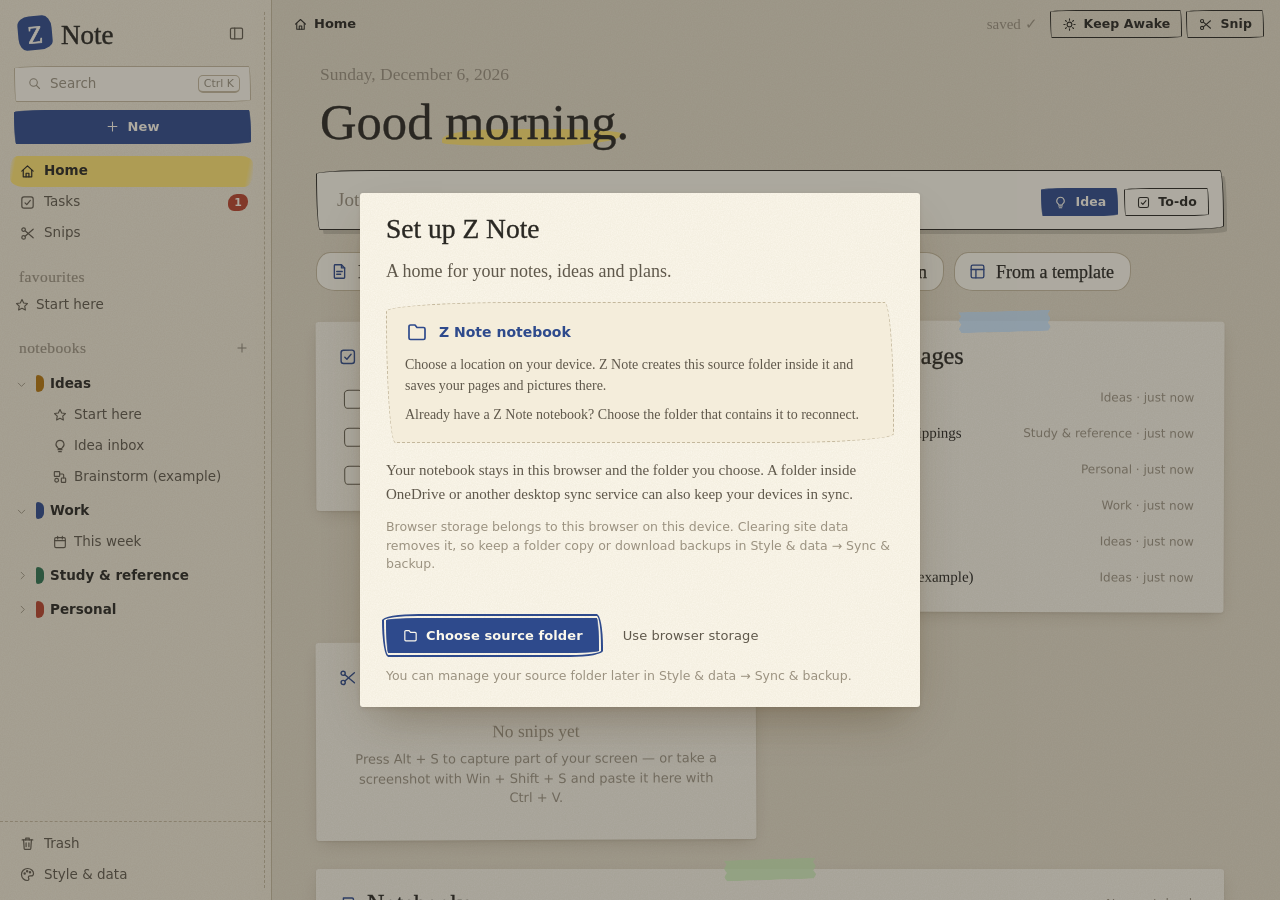
==== commit e1d6841b: "Keep Windows awake when Z Note is minimized Add a portable native helper connected to the existing K" ====
--- a/Z Note.html
+++ b/Z Note.html
@@ -43,6 +43,7 @@
 <script src="app/js/db.js"></script>
 <script src="app/js/store.js"></script>
 <script src="app/js/ui.js"></script>
+<script src="app/js/awake-native.js"></script>
 <script src="app/js/awake.js"></script>
 <script src="app/js/templates.js"></script>
 <script src="app/js/shell.js"></script>
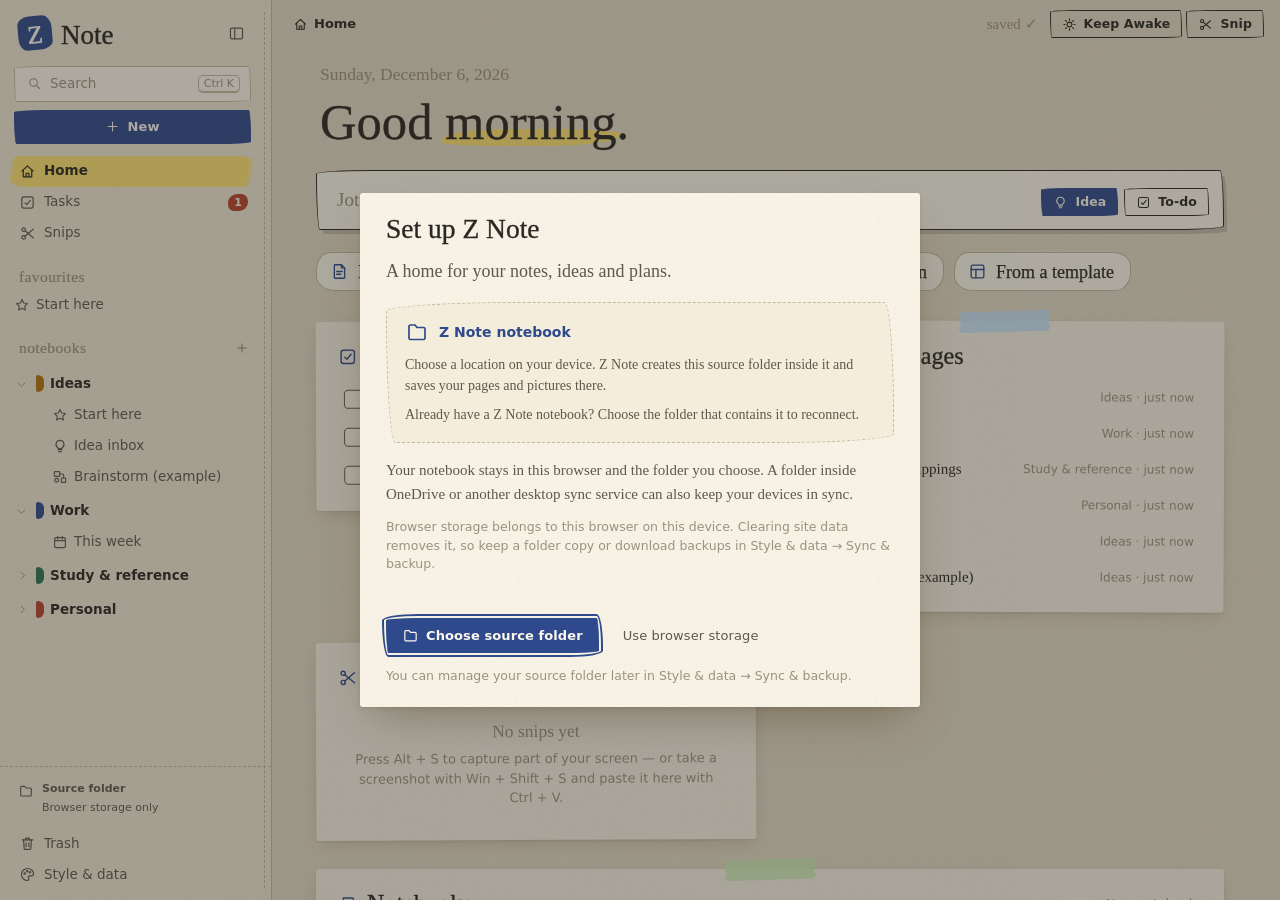
==== commit d57748d8: "Show the connected source folder in Z Note Add a persistent sidebar location with copy and locate ac" ====
--- a/Z Note.html
+++ b/Z Note.html
@@ -55,6 +55,7 @@
 <script src="app/js/search.js"></script>
 <script src="app/js/settings.js"></script>
 <script src="app/js/sync.js"></script>
+<script src="app/js/source-folder.js"></script>
 <script src="app/js/setup.js"></script>
 <script src="app/js/main.js"></script>
 </body>
--- a/app/css/shell.css
+++ b/app/css/shell.css
@@ -45,6 +45,17 @@
 .side-nav { padding: 4px 18px 2px 10px; }
 .side-scroll { flex: 1; min-height: 0; overflow-y: auto; padding: 2px 6px 16px 10px; margin-right: 10px; }
 .side-foot { padding: 6px 18px 10px 10px; margin-top: 2px; border-top: 1.5px dashed var(--rule-2); }
+.source-folder { display: flex; align-items: flex-start; gap: 8px; width: 100%; padding: 8px; margin-bottom: 4px; border: 0; border-radius: 7px; background: transparent; color: var(--ink-2); text-align: left; cursor: pointer; }
+.source-folder:hover { background: var(--paper-3); }
+.source-folder:focus-visible { outline: 2px solid var(--accent); outline-offset: -2px; }
+.source-folder > svg { flex: none; margin-top: 2px; }
+.source-folder-text { min-width: 0; display: grid; gap: 3px; }
+.source-folder-label { font: 600 11px/1.4 var(--font-sans); }
+.source-folder-value { font: 400 11px/1.5 var(--font-sans); overflow-wrap: anywhere; display: -webkit-box; -webkit-box-orient: vertical; -webkit-line-clamp: 3; overflow: hidden; }
+.source-path { padding: 12px 14px; border: 1px solid var(--rule-2); border-radius: 6px; background: var(--paper-2); font: 13px/1.6 var(--font-sans); white-space: pre-wrap; overflow-wrap: anywhere; user-select: text; }
+.source-path-edit { border-top: 1px dashed var(--rule-2); margin-top: 18px; padding-top: 12px; }
+.source-path-label { display: grid; gap: 7px; font: 600 13px/1.5 var(--font-sans); }
+.source-path-label input { width: 100%; min-width: 0; font-weight: 400; }
 .side-section { display: flex; align-items: center; padding: 16px 2px 5px 9px; }
 .side-section .section-label { flex: 1; }
 .side-section .ibtn { opacity: .7; }
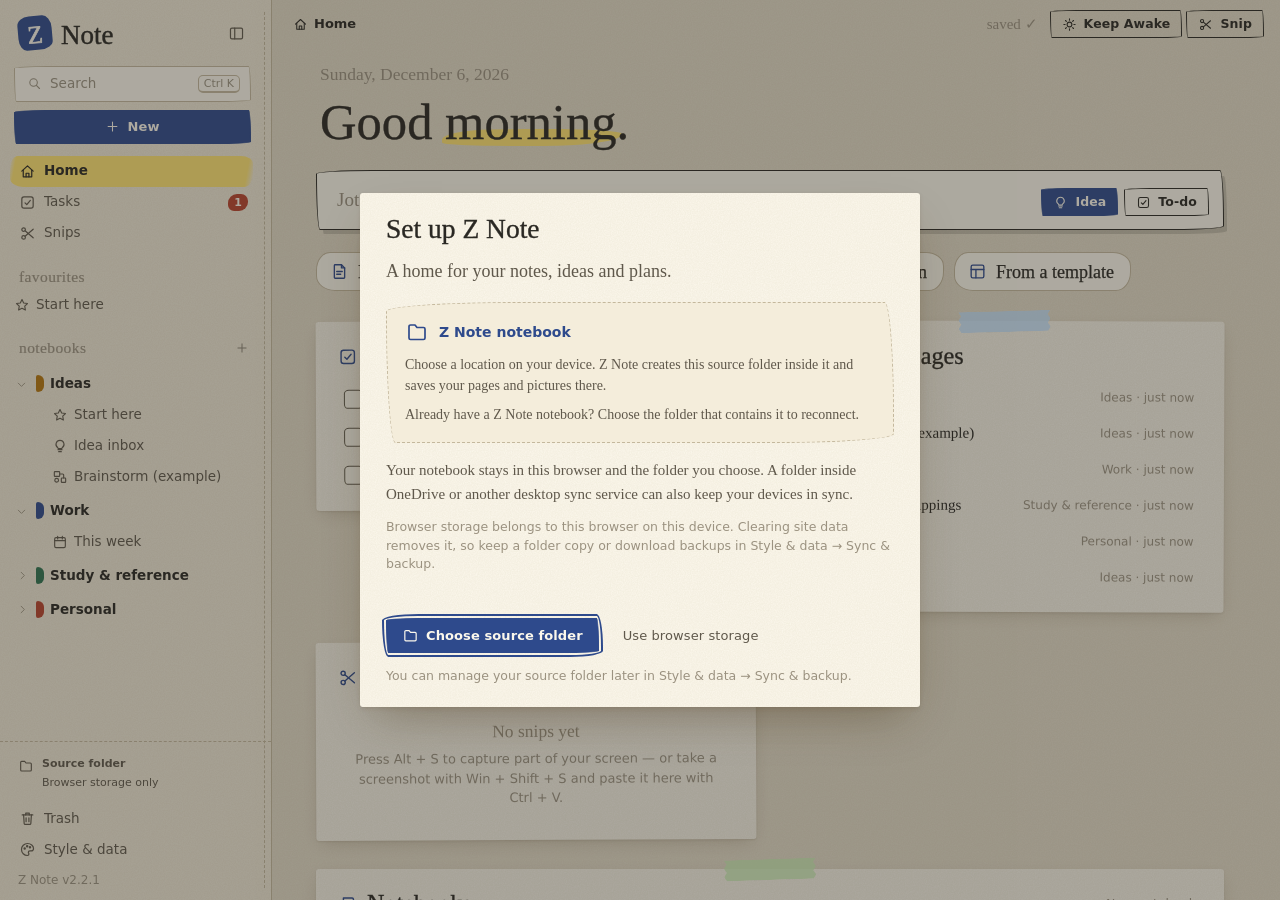
==== commit f131de75: "Release v2.2.1 with the installed app version visible Show the version in the sidebar footer and Sty" ====
--- a/Z Note.html
+++ b/Z Note.html
@@ -39,6 +39,7 @@
 <div id="layer"></div>
 
 <script src="app/js/util.js"></script>
+<script src="app/js/version.js"></script>
 <script src="app/js/icons.js"></script>
 <script src="app/js/db.js"></script>
 <script src="app/js/store.js"></script>
--- a/app/css/shell.css
+++ b/app/css/shell.css
@@ -45,6 +45,7 @@
 .side-nav { padding: 4px 18px 2px 10px; }
 .side-scroll { flex: 1; min-height: 0; overflow-y: auto; padding: 2px 6px 16px 10px; margin-right: 10px; }
 .side-foot { padding: 6px 18px 10px 10px; margin-top: 2px; border-top: 1.5px dashed var(--rule-2); }
+.app-version { padding: 7px 8px 1px; color: var(--ink-3); font: 400 12px/1.4 var(--font-sans); user-select: text; }
 .source-folder { display: flex; align-items: flex-start; gap: 8px; width: 100%; padding: 8px; margin-bottom: 4px; border: 0; border-radius: 7px; background: transparent; color: var(--ink-2); text-align: left; cursor: pointer; }
 .source-folder:hover { background: var(--paper-3); }
 .source-folder:focus-visible { outline: 2px solid var(--accent); outline-offset: -2px; }
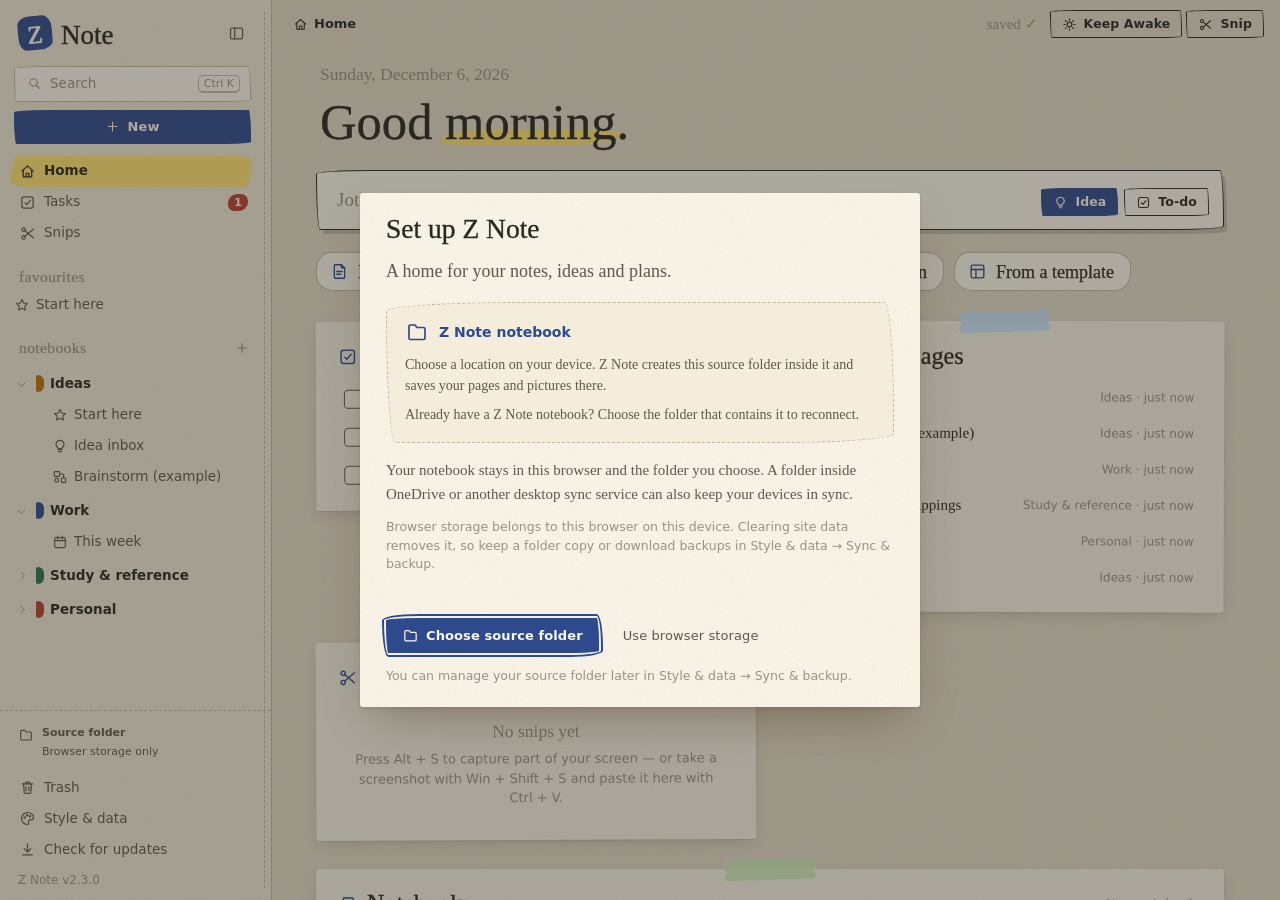
==== commit 0532284f: "Release v2.3.0 with update checks and backup-first upgrade guidance Check the latest public GitHub r" ====
--- a/Z Note.html
+++ b/Z Note.html
@@ -55,6 +55,7 @@
 <script src="app/js/snip.js"></script>
 <script src="app/js/search.js"></script>
 <script src="app/js/settings.js"></script>
+<script src="app/js/updates.js"></script>
 <script src="app/js/sync.js"></script>
 <script src="app/js/source-folder.js"></script>
 <script src="app/js/setup.js"></script>
--- a/app/css/shell.css
+++ b/app/css/shell.css
@@ -406,6 +406,14 @@
 
 /* ---------- style & data panel ---------- */
 .settings { display: grid; gap: 18px; padding-bottom: 6px; }
+.update-status { margin: 0; font-weight: 600; line-height: 1.5; }
+.update-details:empty { display: none; }
+.update-guide[hidden] { display: none; }
+.update-steps { padding-left: 22px; margin: 12px 0; font-size: 14px; line-height: 1.6; }
+.update-steps li + li { margin-top: 8px; }
+.update-confirm { display: flex; gap: 9px; align-items: flex-start; margin: 12px 0; font-size: 14px; line-height: 1.5; }
+.update-confirm input { flex: 0 0 auto; margin-top: 4px; }
+.updates a.btn { text-decoration: none; }
 .set-row { display: grid; grid-template-columns: 124px 1fr; gap: 12px; align-items: center; }
 .set-row > label, .set-row > .set-label { font: 400 17px/1.1 var(--font-hand); color: var(--ink-2); -webkit-text-stroke: .2px currentColor; }
 .seg { display: flex; flex-wrap: wrap; gap: 6px; }
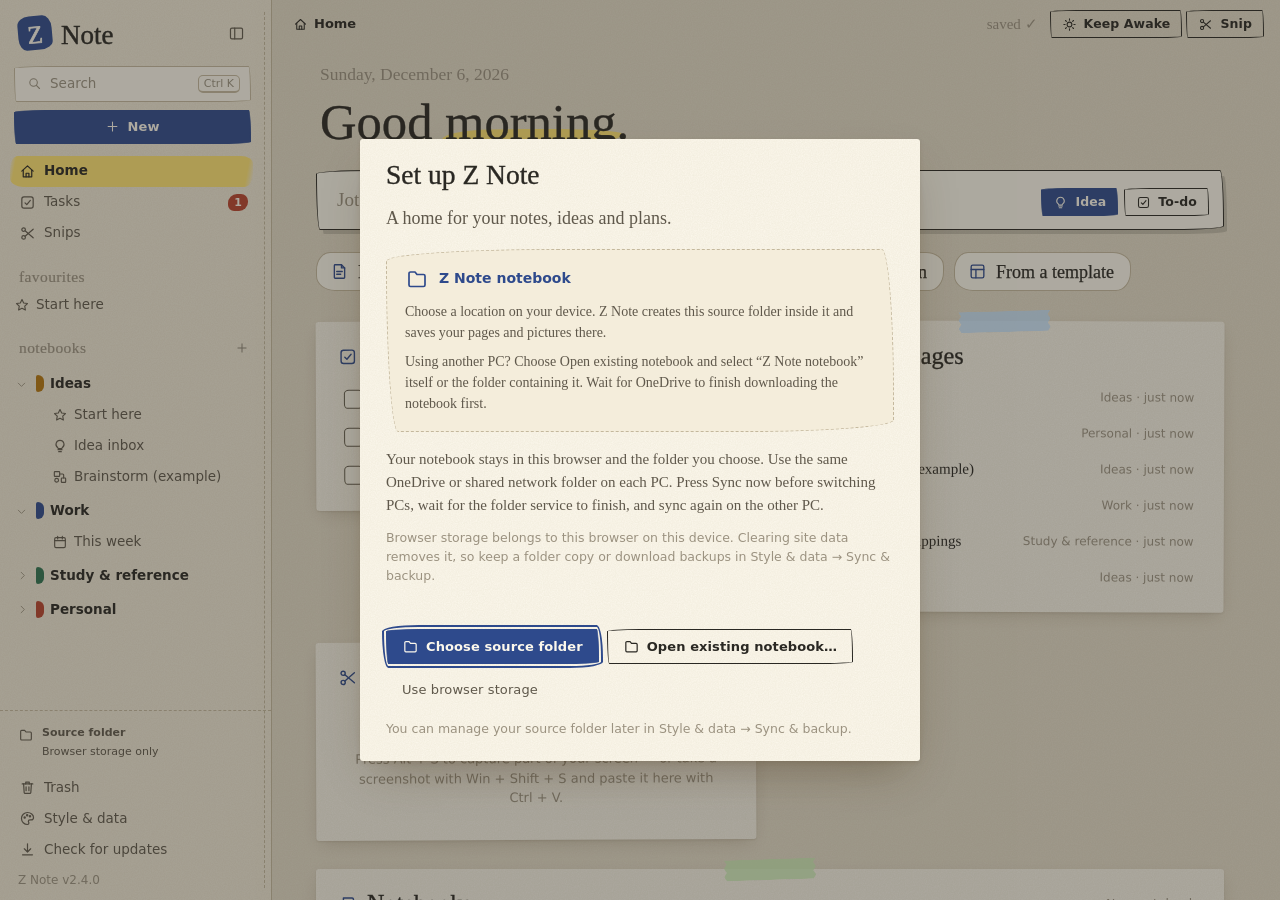
==== commit 50c79327: "Release v2.4.0: automatic Windows updates and existing notebook sync" ====
--- a/Z Note.html
+++ b/Z Note.html
@@ -56,6 +56,7 @@
 <script src="app/js/search.js"></script>
 <script src="app/js/settings.js"></script>
 <script src="app/js/updates.js"></script>
+<script src="app/js/update-native.js"></script>
 <script src="app/js/sync.js"></script>
 <script src="app/js/source-folder.js"></script>
 <script src="app/js/setup.js"></script>
--- a/app/css/shell.css
+++ b/app/css/shell.css
@@ -408,7 +408,7 @@
 .settings { display: grid; gap: 18px; padding-bottom: 6px; }
 .update-status { margin: 0; font-weight: 600; line-height: 1.5; }
 .update-details:empty { display: none; }
-.update-guide[hidden] { display: none; }
+.updates [hidden] { display: none; }
 .update-steps { padding-left: 22px; margin: 12px 0; font-size: 14px; line-height: 1.6; }
 .update-steps li + li { margin-top: 8px; }
 .update-confirm { display: flex; gap: 9px; align-items: flex-start; margin: 12px 0; font-size: 14px; line-height: 1.5; }
